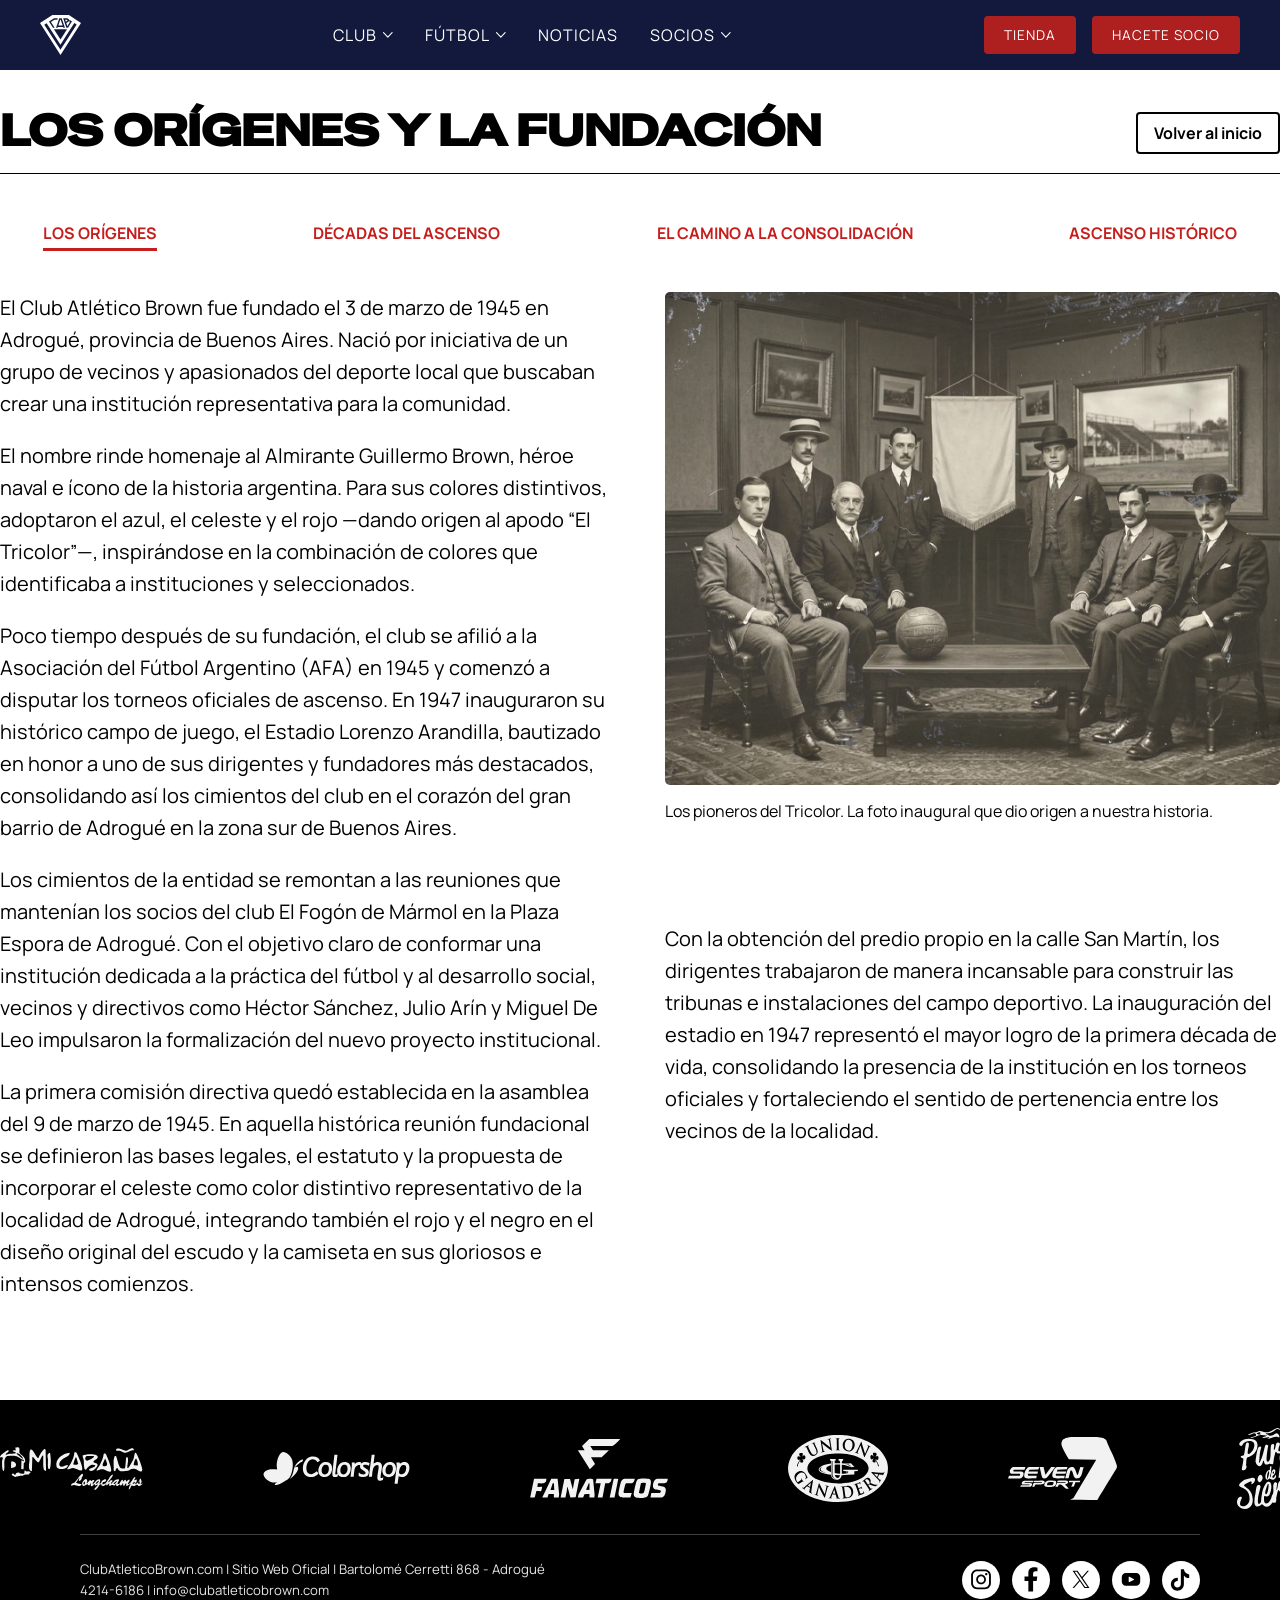
==== club-historia.html @ 329c3351 "pre entrega, actualizacion rama martinez" ====
<!DOCTYPE html>
<html>

<head>
  <meta charset="utf-8" />
  <meta name="viewport" content="width=device-width, initial-scale=1.0">
  <title>Club Atlético Brown</title>
  <link href="estilos.css" rel="stylesheet" type="text/css">
  <link rel="icon" href="imgs/favicon.ico" type="image/x-icon">
</head>

<body>
  <header class="cabecera">
    <nav class="nav-index">

      <a href="index.html" class="enlace-inicio">
        <img src="imgs/nav/logo-nav.svg" alt="Logo Club Atlético Brown" width="57" height="58" class="logo-club">
      </a>

      <ul class="lista-menu">

        <li class="has-dropdown item-club-dropdown">
          <a href="#club" class="dropdown-toggle">
            CLUB
            <img src="imgs/nav/flecha.svg" alt="" class="icono-flecha" width="12" height="6">
          </a>
          <div class="dropdown-club">
            <ul>
              <li><a href="club-historia.html">HISTORIA</a></li>
              <li><a href="#instalaciones">INSTALACIONES</a></li>
              <li><a href="#disciplina">DISCIPLINA</a></li>
            </ul>
          </div>
        </li>

        <li class="has-dropdown item-futbol-dropdown">
          <a href="#futbol" class="dropdown-toggle">
            FÚTBOL
            <img src="imgs/nav/flecha.svg" alt="" class="icono-flecha">
          </a>
          <div class="dropdown-futbol">
            <ul>
              <li><a href="futbol-plantel.html">PLANTEL</a></li>
              <li><a href="#palmares">PALMARES</a></li>
              <li><a href="#ascenso">ASCENSO</a></li>
            </ul>
          </div>
        </li>

        <li class="item-noticias">
          <a href="noticias.html">NOTICIAS</a>
        </li>

        <li class="has-dropdown item-socios-dropdown">
          <a href="#socios" class="dropdown-toggle">
            SOCIOS
            <img src="imgs/nav/flecha.svg" alt="" class="icono-flecha">
          </a>
          <div class="dropdown-socios">
            <ul>
              <li><a href="#ingresar">INGRESAR</a></li>
              <li><a href="#beneficios">BENEFICIOS</a></li>
              <li><a href="#preguntas">PREGUNTAS</a></li>
            </ul>
          </div>
        </li>

      </ul>

      <ul class="botones-nav">
        <li class="boton-tienda"><a href="shop.html">TIENDA</a></li>
        <li class="boton-hacete-socio"><a href="#socios.html">HACETE SOCIO</a></li>
      </ul>

    </nav>
  </header>

  <!-- Acá comienza el main -->
        <main class="contenido-principal">
            <div class="encabezado">
                <h1 class="titulo-pagina">LOS ORÍGENES Y LA FUNDACIÓN</h1>
                <a href="index.html" class="boton-volver">Volver al inicio</a>
            </div>
            <hr class="separador"></hr>
            <ul class="lista-secciones">
                <li><a href="club-historia.html" class="enlace-seccion activo">LOS ORÍGENES</a></li>
                <li><a href="#" class="enlace-seccion">DÉCADAS DEL ASCENSO</a></li>
                <li><a href="#" class="enlace-seccion">EL CAMINO A LA CONSOLIDACIÓN</a></li>
                <li><a href="#" class="enlace-seccion">ASCENSO HISTÓRICO</a></li>
            </ul>
            <section class="dos-columnas">
                <article class="columna-texto">
                    <p>El Club Atlético Brown fue fundado el 3 de marzo de 1945 en Adrogué, provincia de Buenos Aires. Nació por iniciativa de un grupo de vecinos y apasionados del deporte local que buscaban crear una institución representativa para la comunidad.</p>
                    <p>El nombre rinde homenaje al Almirante Guillermo Brown, héroe naval e ícono de la historia argentina. Para sus colores distintivos, adoptaron el azul, el celeste y el rojo —dando origen al apodo “El Tricolor”—, inspirándose en la combinación de colores que identificaba a instituciones y seleccionados.</p>
                    <p>Poco tiempo después de su fundación, el club se afilió a la Asociación del Fútbol Argentino (AFA) en 1945 y comenzó a disputar los torneos oficiales de ascenso. En 1947 inauguraron su histórico campo de juego, el Estadio Lorenzo Arandilla, bautizado en honor a uno de sus dirigentes y fundadores más destacados, consolidando así los cimientos del club en el corazón del gran barrio de Adrogué en la zona sur de Buenos Aires.</p>
                    <p>Los cimientos de la entidad se remontan a las reuniones que mantenían los socios del club El Fogón de Mármol en la Plaza Espora de Adrogué. Con el objetivo claro de conformar una institución dedicada a la práctica del fútbol y al desarrollo social, vecinos y directivos como Héctor Sánchez, Julio Arín y Miguel De Leo impulsaron la formalización del nuevo proyecto institucional.</p>
                    <p>La primera comisión directiva quedó establecida en la asamblea del 9 de marzo de 1945. En aquella histórica reunión fundacional se definieron las bases legales, el estatuto y la propuesta de incorporar el celeste como color distintivo representativo de la localidad de Adrogué, integrando también el rojo y el negro en el diseño original del escudo y la camiseta en sus gloriosos e intensos comienzos.</p>
                </article>
                <article class="columna-imagen">
                    <div>
                        <img src="imgs/historia/foto-historia.png" alt="Foto de los pioneros del Club Atlético Brown">
                        <figcaption>Los pioneros del Tricolor. La foto inaugural que dio origen a nuestra historia.</figcaption>
                    </div>
                    <p class="parrafo-final">Con la obtención del predio propio en la calle San Martín, los dirigentes trabajaron de manera incansable para construir las tribunas e instalaciones del campo deportivo. La inauguración del estadio en 1947 representó el mayor logro de la primera década de vida, consolidando la presencia de la institución en los torneos oficiales y fortaleciendo el sentido de pertenencia entre los vecinos de la localidad.</p>
                </article>
            </section>
        </main>
        <footer class="footer-index">

    <div class="animation-footer">
      <div class="items-animacion-footer">
        <img src="imgs/footer/sponsors/mi-cabana-logo.svg" alt="Mi Cabaña Longchamps" class="sponsor-logo" width="143"
          height="43">
        <img src="imgs/footer/sponsors/colorshop-logo.svg" alt="Colorshop" class="sponsor-logo" width="147" height="35">
        <img src="imgs/footer/sponsors/fanaticos-logo.svg" alt="Fanáticos" class="sponsor-logo" width="138" height="60">
        <img src="imgs/footer/sponsors/union-ganadera-logo.svg" alt="Unión Ganadera" class="sponsor-logo" width="100"
          height="69">
        <img src="imgs/footer/sponsors/seven-sport-logo.svg" alt="Seven Sport" class="sponsor-logo" width="109"
          height="64">
        <img src="imgs/footer/sponsors/pureza-de-las-sierras-logo.svg" alt="Pureza de las Sierras" class="sponsor-logo"
          width="83" height="81">
        <img src="imgs/footer/sponsors/sportsbet-logo.svg" alt="Sportsbet.io" class="sponsor-logo" width="169"
          height="35">

        <!-- Duplicado para el scroll infinito de los sponsors -->
        <img src="imgs/footer/sponsors/mi-cabana-logo.svg" alt="Mi Cabaña Longchamps" class="sponsor-logo" width="143"
          height="43">
        <img src="imgs/footer/sponsors/colorshop-logo.svg" alt="Colorshop" class="sponsor-logo" width="147" height="35">
        <img src="imgs/footer/sponsors/fanaticos-logo.svg" alt="Fanáticos" class="sponsor-logo" width="138" height="60">
        <img src="imgs/footer/sponsors/union-ganadera-logo.svg" alt="Unión Ganadera" class="sponsor-logo" width="100"
          height="69">
        <img src="imgs/footer/sponsors/seven-sport-logo.svg" alt="Seven Sport" class="sponsor-logo" width="109"
          height="64">
        <img src="imgs/footer/sponsors/pureza-de-las-sierras-logo.svg" alt="Pureza de las Sierras" class="sponsor-logo"
          width="83" height="81">
        <img src="imgs/footer/sponsors/sportsbet-logo.svg" alt="Sportsbet.io" class="sponsor-logo" width="169"
          height="35">
      </div>
    </div>

    <section class="info-footer">
      <hr class="separador-footer">

      <div class="contenido-footer">
        <p class="copyright-footer">
          ClubAtleticoBrown.com | Sitio Web Oficial | Bartolomé Cerretti 868 - Adrogué<br>
          4214-6186 | info@clubatleticobrown.com
        </p>

        <div class="redes-sociales">

          <a href="https://instagram.com" target="_blank" rel="noopener" class="enlace-logo-instagram"
            aria-label="Instagram">
            <img src="imgs/footer/icon-rrss/icon-nav-instagram-off.svg" alt="" class="icono-default" width="38px"
              height="38px">
            <img src="imgs/footer/icon-rrss/icon-nav-instagram-on.svg" alt="" class="icono-hover" width="38px"
              height="38px">
          </a>

          <a href="https://facebook.com" target="_blank" rel="noopener" class="enlace-logo-facebook"
            aria-label="Facebook">
            <img src="imgs/footer/icon-rrss/icon-nav-facebook-off.svg" alt="" class="icono-default" width="38px"
              height="38px">
            <img src="imgs/footer/icon-rrss/icon-nav-facebook-on.svg" alt="" class="icono-hover" width="38px"
              height="38px">
          </a>

          <a href="https://x.com" target="_blank" rel="noopener" class="enlace-logo-x" aria-label="X">
            <img src="imgs/footer/icon-rrss/icon-nav-x-off.svg" alt="" class="icono-default" width="38px" height="38px">
            <img src="imgs/footer/icon-rrss/icon-nav-x-on.svg" alt="" class="icono-hover" width="38px" height="38px">
          </a>

          <a href="https://youtube.com" target="_blank" rel="noopener" class="enlace-logo-youtube" aria-label="YouTube">
            <img src="imgs/footer/icon-rrss/icon-nav-youtube-off.svg" alt="" class="icono-default" width="38px"
              height="38px">
            <img src="imgs/footer/icon-rrss/icon-nav-youtube-on.svg" alt="" class="icono-hover" width="38px"
              height="38px">
          </a>

          <a href="https://tiktok.com" target="_blank" rel="noopener" class="enlace-logo-tiktok" aria-label="TikTok">
            <img src="imgs/footer/icon-rrss/icon-nav-tiktok-off.svg" alt="" class="icono-default" width="38px"
              height="38px">
            <img src="imgs/footer/icon-rrss/icon-nav-tiktok-on.svg" alt="" class="icono-hover" width="38px"
              height="38px">
          </a>
        </div>
      </div>
    </section>
  </footer>

</body>
</html>
---- estilos.css ----
@charset "UTF-8";

/* ===== FUENTES ===== */
@font-face {
  font-family: 'Special-Gothic';
  src: url('fonts/SpecialGothicExpandedOne-Regular.ttf') format('truetype');
  font-weight: 400;
  font-style: normal;
  font-display: swap;
}

@font-face {
  font-family: 'Manrope';
  src: url('fonts/Manrope-Regular.ttf') format('truetype');
  font-weight: 400;
  font-style: normal;
  font-display: swap;
}

@font-face {
  font-family: 'Manrope';
  src: url('fonts/Manrope-Bold.ttf') format('truetype');
  font-weight: 700;
  font-style: normal;
  font-display: swap;
}

/* ===== RESET ===== */
* {
  margin: 0;
  padding: 0;
  box-sizing: border-box;
  font-family: 'Manrope', Arial, Helvetica, sans-serif;
}

/* ===== VARIABLES ===== */
:root {
  --rojo: #b3141b;
  --blanco: #ffffff;
  --negro: #000000;

  /* Medidas compartidas por TODAS las secciones (noticias, plantel, shop y página de plantel) */
  --ancho-contenido: 1417px;  /* ancho del contenido de cada sección */
  --alto-seccion: 750px;      /* alto de noticias, plantel y shop */
  --espacio-seccion: 64px;    /* aire arriba/abajo en la página de plantel */
  --gap-cards: 24px;          /* separación entre cards en galerías y grillas */

  /* Punto medio de márgenes: tienda, producto, socios y página de plantel */
  --ancho-medio: 1128px;
}

/* ===== RESET BASE ===== */
html,
body {
  margin: 0;
  padding: 0;
  width: 100%;
  background: var(--rojo);
}

body {
    background-color: #FFFFFF;
}

a {
    text-decoration: none;
    color: #FFFFFF;
}

img {
  border-radius: 1%;
}

/* ===== NAV ===== */
.cabecera {
  background-color: #12193D;
  padding: 15px 40px;
  position: relative;
  z-index: 1000;
}

.nav-index {
  display: flex;
  align-items: center;
  justify-content: space-between;
}

.lista-menu,
.botones-nav {
  display: flex;
  list-style: none;
  align-items: center;
}

.lista-menu {
  gap: 32px;
}

.botones-nav {
  gap: 16px;
}

.logo-club {
  height: 40px;
  width: auto;
  display: block;
}

.lista-menu a {
  text-decoration: none;
  color: #ffffff;
  font-family: 'Manrope', sans-serif;
  font-size: 1rem;
  font-weight: 400;
  letter-spacing: 1px;
  transition: color 0.2s ease;
}

.lista-menu a:hover {
  font-weight: 700;
}

.dropdown-toggle {
  display: flex;
  align-items: center;
  gap: 6px;
  padding: 8px 0;
}

.icono-flecha {
  width: 10px;
  height: auto;
  display: inline-block;
  transition: transform 0.25s ease;
}

.has-dropdown {
  position: relative;
  padding-bottom: 10px;
  margin-bottom: -10px;
}

.has-dropdown:hover .icono-flecha {
  transform: rotate(180deg);
}

.dropdown-club,
.dropdown-futbol,
.dropdown-socios {
  position: absolute;
  top: 100%;
  left: 50%;
  transform: translateX(-50%);
  background-color: #12193D;
  border: 1px solid rgba(255, 255, 255, 0.1);
  border-radius: 4px;
  min-width: 170px;
  box-shadow: 0 10px 25px rgba(0, 0, 0, 0.5);
  opacity: 0;
  visibility: hidden;
  transition: opacity 0.2s ease, visibility 0.2s ease;
}

.dropdown-club ul,
.dropdown-futbol ul,
.dropdown-socios ul {
  list-style: none;
  padding: 0;
  margin: 0;
}

.dropdown-club li,
.dropdown-futbol li,
.dropdown-socios li {
  border-bottom: 1px solid rgba(255, 255, 255, 0.15);
}

.dropdown-club li:last-child,
.dropdown-futbol li:last-child,
.dropdown-socios li:last-child {
  border-bottom: none;
}

.dropdown-club a,
.dropdown-futbol a,
.dropdown-socios a {
  display: block;
  padding: 12px 16px;
  text-align: center;
  color: #ffffff;
  text-decoration: none;
  font-family: 'Manrope', sans-serif;
  font-weight: 700;
  font-size: 0.8rem;
  letter-spacing: 1.2px;
  white-space: nowrap;
}

.dropdown-club a:hover,
.dropdown-futbol a:hover,
.dropdown-socios a:hover {
  background-color: rgba(255, 255, 255, 0.05);
  color: #7CC0E8;
}

.has-dropdown:hover .dropdown-club,
.has-dropdown:hover .dropdown-futbol,
.has-dropdown:hover .dropdown-socios,
.has-dropdown:focus-within .dropdown-club,
.has-dropdown:focus-within .dropdown-futbol,
.has-dropdown:focus-within .dropdown-socios {
  opacity: 1;
  visibility: visible;
}

.boton-tienda a,
.boton-hacete-socio a {
  text-decoration: none;
  color: #ffffff;
  font-family: 'Manrope', sans-serif;
  font-size: 0.85rem;
  letter-spacing: 1px;
  background-color: #AE2020;
  padding: 10px 20px;
  border-radius: 4px;
  display: inline-block;
  transition: background-color 0.2s ease, color 0.2s ease;
}

.boton-tienda a:hover,
.boton-hacete-socio a:hover {
  background-color: #ffffff;
  color: #AE2020;
}

/* ===== HERO (tienda) ===== */
.hero {
  width: 100%;
  height: 60vh;
  min-height: 300px;
  overflow: hidden;
}

.hero-img {
  width: 100%;
  height: 100%;
  object-fit: cover;
  object-position: center top;
  display: block;
}

/* ===== SECCIÓN SHOP (página tienda) ===== */
.shop {
  background-image: url('imgs/fondos/fondo-section-shop.png');
  background-size: cover;
  background-position: center;
  background-color: var(--rojo);
  padding: 60px 20px 80px;
}

.shop-container {
  max-width: var(--ancho-medio);
  margin: 0 auto;
}

.shop-header {
  display: flex;
  justify-content: space-between;
  align-items: center;
  border-bottom: 1px solid rgba(255, 255, 255, 0.5);
  padding-bottom: 12px;
  margin-bottom: 40px;
}

.shop-header h2 {
  color: var(--blanco);
  font-size: 1.3rem;
  letter-spacing: 0.5px;
  font-family: 'Special-Gothic', sans-serif;
  font-weight: 400;
}

.btn-volver {
  background: var(--blanco);
  color: var(--negro);
  text-decoration: none;
  font-size: 0.7rem;
  padding: 6px 14px;
  border-radius: 2px;
  font-family: 'Manrope', sans-serif;
  transition: opacity 0.2s;
}

.btn-volver:hover {
  opacity: 0.85;
}

.productos-grid {
  display: grid;
  grid-template-columns: repeat(4, 1fr);
  gap: 14px;
}

.producto-card {
  max-width: 345px;
  width: 100%;
  margin: 0 auto;
  text-align: center;
  color: var(--blanco);
  font-family: 'Manrope', sans-serif;
}

.producto-card a {
  display: block;
  color: inherit;
  text-decoration: none;
}

.producto-img {
  background: var(--blanco);
  aspect-ratio: 345 / 440;
  display: flex;
  align-items: center;
  justify-content: center;
  padding: 8px;
  margin-bottom: 10px;
  overflow: hidden;
  border-radius: 5px;
}

.producto-img img {
  width: 100%;
  height: 100%;
  object-fit: contain;
}

.producto-card:hover .producto-img {
  transform: translateY(-4px);
}

.producto-card h3 {
  font-size: 0.85rem;
  font-weight: 700;
  letter-spacing: 0.3px;
  margin-bottom: 2px;
  text-decoration: underline;
  text-decoration-color: transparent;
  text-underline-offset: 4px;
  transition: text-decoration-color 0.2s ease;
}

.producto-card:hover h3 {
  text-decoration-color: var(--blanco);
}

.precio {
  font-size: 0.75rem;
  opacity: 0.95;
}

/* ===== PÁGINA DE PRODUCTO ===== */
.pagina-producto {
  margin: 0;
  min-height: 100vh;
  font-family: 'Manrope', sans-serif;
  color: var(--blanco);
  background: var(--rojo) url('imgs/fondos/fondo-section-shop.png') center / cover no-repeat;
}

.pd-header {
  padding: 80px 0 24px;
}

.pd-nav {
  max-width: var(--ancho-medio);
  margin: 0 auto;
  padding: 0 20px;
  display: flex;
  justify-content: space-between;
  align-items: center;
}

.pd-menu {
  list-style: none;
  display: flex;
  gap: 60px;
  margin: 0;
  padding: 0;
}

.pd-menu a {
  color: var(--blanco);
  text-decoration: none;
  font-size: 0.7rem;
  letter-spacing: 0.5px;
}

.pd-menu a:hover {
  text-decoration: underline;
  text-underline-offset: 4px;
}

.pd-carrito {
  width: 50px;
  height: 50px;
  background: var(--blanco);
  display: flex;
  align-items: center;
  justify-content: center;
}

.pd-carrito img {
  width: 28px;
  height: auto;
  display: block;
}

.pd-container {
  max-width: var(--ancho-medio);
  margin: 0 auto;
  padding: 8px 20px 80px;
  display: grid;
  grid-template-columns: 216px 550px 1fr;
  gap: 24px;
  align-items: stretch;
}

.pd-miniaturas {
  display: flex;
  flex-direction: column;
  gap: 14px;
}

.pd-mini {
  box-sizing: border-box;
  width: 216px;
  height: 264px;
  padding: 0;
  background: var(--blanco);
  border: 2px solid transparent;
  cursor: pointer;
  overflow: hidden;
}

.pd-mini:hover {
  border-color: var(--blanco);
}

.pd-mini img {
  width: 100%;
  height: 100%;
  object-fit: contain;
  display: block;
}

.pd-principal {
  width: 443px;
  height: auto;
  background: var(--blanco);
  display: flex;
  align-items: center;
  justify-content: center;
  padding: 12px;
  cursor: zoom-in;
}

.pd-principal img {
  max-width: 100%;
  max-height: 100%;
  object-fit: contain;
}

.pd-info h1 {
  font-size: 2rem;
  font-weight: 800;
  margin: 0 0 10px;
  letter-spacing: 0.5px;
}

.pd-precio {
  font-size: 1.5rem;
  font-weight: 700;
  margin: 0;
}

.pd-etiqueta {
  font-size: 0.95rem;
  font-weight: 700;
  margin: 28px 0 10px;
}

.pd-talles {
  display: flex;
  gap: 8px;
}

.pd-talles button {
  width: 50px;
  height: 50px;
  background: var(--negro);
  color: var(--blanco);
  border: 0;
  font-family: inherit;
  font-size: 0.8rem;
  cursor: pointer;
  transition: background-color 0.2s ease, color 0.2s ease;
}

.pd-talles button:hover {
  background: #a8e6f0;
  color: var(--negro);
}

.pd-cantidad-fila {
  display: flex;
  align-items: center;
  gap: 24px;
}

.pd-cantidad {
  width: 130px;
  height: 42px;
  display: flex;
  align-items: center;
  background: var(--blanco);
  color: var(--negro);
}

.pd-cantidad button {
  width: 40px;
  height: 100%;
  background: none;
  border: 0;
  color: var(--negro);
  font-size: 1rem;
  cursor: pointer;
}

.pd-cantidad input {
  flex: 1;
  width: 100%;
  border: 0;
  background: transparent;
  text-align: center;
  font-family: inherit;
  font-size: 0.9rem;
  color: var(--negro);
}

.pd-agregar {
  height: 42px;
  padding: 0 40px;
  white-space: nowrap;
  background: var(--negro);
  color: var(--blanco);
  border: 0;
  font-family: inherit;
  font-size: 0.8rem;
  cursor: pointer;
  transition: opacity 0.2s;
}

.pd-agregar:hover {
  opacity: 0.85;
}

.pd-envio {
  font-size: 0.65rem;
  margin-top: 28px;
  text-wrap: pretty;
}

.pd-lightbox {
  position: fixed;
  inset: 0;
  z-index: 1000;
  display: none;
  align-items: center;
  justify-content: center;
  padding: 20px;
  background: rgba(0, 0, 0, 0.85);
}

.pd-lightbox.abierto {
  display: flex;
}

.pd-lb-contenido {
  margin: 0;
  padding: 16px;
  background: var(--blanco);
  box-sizing: border-box;
  max-width: 90vw;
  max-height: 90vh;
  display: flex;
  align-items: center;
  justify-content: center;
}

.pd-lb-contenido img {
  display: block;
  max-width: 100%;
  max-height: 85vh;
  object-fit: contain;
}

.pd-lb-cerrar {
  position: absolute;
  top: 20px;
  right: 24px;
  background: none;
  border: 0;
  color: var(--blanco);
  font-size: 2.5rem;
  line-height: 1;
  cursor: pointer;
}

.pd-lb-flecha {
  position: absolute;
  top: 50%;
  transform: translateY(-50%);
  width: 44px;
  height: 44px;
  display: flex;
  align-items: center;
  justify-content: center;
  background: var(--blanco);
  color: var(--negro);
  border: 0;
  font-size: 1.8rem;
  cursor: pointer;
}

.pd-lb-anterior {
  left: 20px;
}

.pd-lb-siguiente {
  right: 20px;
}

/* ===== PÁGINA DE SOCIOS ===== */
.pagina-socios {
  margin: 0;
  min-height: 100vh;
  font-family: 'Manrope', sans-serif;
  color: #000000;
  background: #8ECDF2 url('imgs/fondos/fondo-section-plantel.png') center / cover no-repeat;
}

.socios-main {
  max-width: var(--ancho-medio);
  margin: 0 auto;
  padding: 40px 20px 60px;
  display: grid;
  grid-template-columns: 1fr 300px;
  gap: 0 40px;
  align-items: start;
}

.socios-header {
  grid-column: 1;
  grid-row: 1;
  display: flex;
  justify-content: space-between;
  align-items: center;
  border-bottom: 1px solid #000000;
  padding-bottom: 10px;
  margin-bottom: 16px;
}

.socios-header h2 {
  font-family: 'Special-Gothic', sans-serif;
  font-size: 1.6rem;
  font-weight: 400;
  letter-spacing: 0.5px;
}

.socios-intro {
  grid-column: 1;
  grid-row: 2;
  font-size: 0.8rem;
  line-height: 1.5;
  margin-bottom: 24px;
}

.socios-columna {
  grid-column: 1;
  grid-row: 3;
}

.socios-banner {
  grid-column: 2;
  grid-row: 3;
  position: relative;
  overflow: hidden;
  align-self: stretch;
}

.socios-banner img {
  position: absolute;
  inset: 0;
  width: 100%;
  height: 100%;
  object-fit: cover;
  object-position: center top;
  display: block;
}

.tabla-wrapper {
  background: var(--blanco);
  padding: 12px;
}

.tabla-precios {
  width: 100%;
  border-collapse: separate;
  border-spacing: 10px;
}

.tabla-precios th {
  background: #8ECDF2;
  color: #000000;
  font-size: 0.7rem;
  font-weight: 700;
  padding: 18px 10px;
  text-align: center;
}

.tabla-precios th:first-child {
  background: none;
}

.tabla-precios td {
  font-size: 0.8rem;
  text-align: center;
  padding: 10px 0;
}

.tabla-precios .categoria {
  display: block;
  background: #AE2020;
  color: var(--blanco);
  font-size: 0.75rem;
  font-weight: 700;
  padding: 22px 10px;
}

.socios-cta {
  display: flex;
  justify-content: center;
  margin: 20px 0 36px;
}

.btn-socio {
  display: inline-block;
  width: 273px;
  padding: 14px 0;
  background: #12193D;
  color: var(--blanco);
  text-decoration: none;
  text-align: center;
  font-size: 0.8rem;
  letter-spacing: 1px;
}

.btn-socio:hover {
  opacity: 0.85;
}

.titulo-seccion {
  font-family: 'Special-Gothic', sans-serif;
  font-size: 1.4rem;
  font-weight: 400;
  text-transform: uppercase;
  border-bottom: 1px solid #12193D;
  padding-bottom: 8px;
  margin: 30px 0 20px;
}

.beneficios {
  list-style: none;
}

.beneficios li {
  position: relative;
  font-size: 0.8rem;
  padding: 10px 0 10px 18px;
}

.beneficios li::before {
  content: "•";
  position: absolute;
  left: 4px;
}

.preguntas-texto,
.contacto {
  font-size: 0.8rem;
  line-height: 1.6;
  margin-bottom: 12px;
}

.contacto strong {
  font-weight: 700;
}

/* ===== RESPONSIVE ===== */
@media (max-width: 900px) {
  .productos-grid {
    grid-template-columns: repeat(2, 1fr);
  }
}

@media (max-width: 800px) {
  .pd-container {
    grid-template-columns: 1fr;
  }

  .pd-miniaturas {
    flex-direction: row;
  }

  .pd-mini {
    width: 90px;
    height: 110px;
  }

  .pd-principal {
    width: 100%;
    height: auto;
    aspect-ratio: 550 / 692;
  }

  .pd-menu {
    gap: 24px;
  }

  .pd-lb-flecha {
    width: 36px;
    height: 36px;
    font-size: 1.4rem;
  }

  .pd-lb-anterior {
    left: 8px;
  }

  .pd-lb-siguiente {
    right: 8px;
  }

  .socios-main {
    grid-template-columns: 1fr;
  }

  .socios-header,
  .socios-intro,
  .socios-columna,
  .socios-banner {
    grid-column: 1;
    grid-row: auto;
  }

  .socios-banner {
    max-width: 300px;
    margin: 0 auto;
    min-height: 0;
  }

  .socios-banner img {
    position: static;
    height: auto;
  }
}

@media (max-width: 480px) {
  .shop-header {
    flex-direction: column;
    align-items: flex-start;
    gap: 12px;
  }

  .shop-header h2 {
    font-size: 1.1rem;
  }
}

/* ===== FOOTER ===== */
.footer-index {
  width: 100%;
  max-width: 1920px;
  background-color: #000000;
  color: #ffffff;
  display: flex;
  flex-direction: column;
  justify-content: flex-start;
  padding: 24px 0 30px 0;
  box-sizing: border-box;
}

.animation-footer {
  width: 100%;
  height: 90px;
  display: flex;
  align-items: center;
  overflow: hidden;
  white-space: nowrap;
  position: relative;
  margin-bottom: 20px;
}

.items-animacion-footer {
  display: flex;
  align-items: center;
  gap: 120px;
  padding-right: 120px;
  width: max-content;
  animation: scroll-sponsors 25s linear infinite;
  will-change: transform;
}

.items-animacion-footer img {
  flex-shrink: 0;
}

/* El tamaño de cada logo lo definen los atributos width/height del HTML */
.sponsor-logo {
  object-fit: contain;
  opacity: 0.95;
  transition: opacity 0.2s ease;
}

.sponsor-logo:hover {
  opacity: 1;
}

@keyframes scroll-sponsors {
  0% {
    transform: translateX(0);
  }
  100% {
    transform: translateX(-50%);
  }
}

.info-footer {
  width: 100%;
  padding: 0 80px 20px 80px;
  display: flex;
  flex-direction: column;
  box-sizing: border-box;
}

.separador-footer {
  width: 100%;
  border: none;
  height: 1px;
  background-color: rgba(255, 255, 255, 0.25);
  margin-bottom: 24px;
}

.contenido-footer {
  display: flex;
  justify-content: space-between;
  align-items: center;
}

.copyright-footer {
  font-family: 'Manrope', sans-serif;
  font-size: 0.825rem;
  font-weight: 400;
  line-height: 1.6;
  color: #ffffff;
  opacity: 0.9;
  margin: 0;
}

.redes-sociales {
  display: flex;
  align-items: center;
  gap: 12px;
}

.redes-sociales a {
  position: relative;
  display: block;
  width: 38px;
  height: 38px;
}

.icono-default,
.icono-hover {
  position: absolute;
  top: 0;
  left: 0;
  width: 38px;
  height: 38px;
  display: block;
  transition: opacity 0.2s ease;
}

.icono-default {
  opacity: 1;
}

.icono-hover {
  opacity: 0;
}

.redes-sociales a:hover .icono-default {
  opacity: 0;
}

.redes-sociales a:hover .icono-hover {
  opacity: 1;
}

/* ===== POPUP NEWSLETTER ===== */
.nl-overlay {
  position: fixed;
  inset: 0;
  z-index: 2000;
  display: none;
  align-items: center;
  justify-content: center;
  padding: 20px;
  background: rgba(0, 0, 0, 0.5);
}

.nl-overlay.abierto {
  display: flex;
}

.nl-modal {
  position: relative;
  width: 100%;
  max-width: 440px;
  max-height: calc(100vh - 40px);
  overflow-y: auto;
  padding: 50px 40px 40px;
  background: var(--blanco);
  color: var(--negro);
  text-align: center;
  border-radius: 4px;
}

.nl-cerrar {
  position: absolute;
  top: 18px;
  right: 22px;
  background: none;
  border: 0;
  color: var(--negro);
  font-size: 1.6rem;
  line-height: 1;
  cursor: pointer;
}

.nl-modal h2 {
  font-family: 'Special-Gothic', sans-serif;
  font-size: 2rem;
  font-weight: 400;
  line-height: 1.15;
  text-transform: uppercase;
  margin-bottom: 24px;
}

.nl-modal h2 span {
  display: block;
  color: var(--rojo);
}

.nl-texto {
  font-size: 0.85rem;
  margin-bottom: 40px;
}

.nl-form {
  display: flex;
  flex-direction: column;
  gap: 14px;
}

.nl-form input {
  width: 100%;
  padding: 16px 18px;
  border: 1px solid var(--negro);
  border-radius: 4px;
  font-family: inherit;
  font-size: 0.95rem;
}

.nl-form input::placeholder {
  color: #777777;
}

.nl-enviar {
  margin-top: 10px;
  padding: 18px;
  background: #12193D;
  color: var(--blanco);
  border: 0;
  border-radius: 4px;
  font-family: inherit;
  font-size: 1rem;
  letter-spacing: 3px;
  cursor: pointer;
}

.nl-enviar:hover {
  opacity: 0.85;
}

.nl-aviso {
  margin-top: 24px;
  font-size: 0.85rem;
}

/* ===== INDEX - HERO ===== */
.hero-index {
  position: relative;
  width: 100%;
  max-width: 1920px;
  height: 850px;
  margin: 0 auto;
  overflow: hidden;
  display: flex;
  flex-direction: column;
  justify-content: center;
  align-items: center;
}

.video-fondo {
  position: absolute;
  top: 0;
  left: 0;
  width: 100%;
  height: 100%;
  object-fit: cover;
  z-index: 1;
}

.hero-overlay {
  position: absolute;
  top: 0;
  left: 0;
  width: 100%;
  height: 100%;
  background-color: rgba(0, 0, 0, 0.45);
  z-index: 2;
}

.hero-contenido {
  position: relative;
  z-index: 3;
  display: flex;
  flex-direction: column;
  align-items: center;
  text-align: center;
  padding: 0 20px;
  margin-top: -40px; /* Pequeño ajuste para centrado óptico */
}

.hero-titulo {
  font-family: Special-Gothic, sans-serif;
  font-size: 58pt;
  line-height: 1.1;
  color: #ffffff;
  letter-spacing: 2px;
  margin-bottom: 12px;
}

.hero-subtitulo {
  font-family: Manrope, sans-serif;
  font-size: 20pt;
  font-weight: 400;
  color: #ffffff;
  margin-bottom: 32px;
  opacity: 0.95;
}

.hero-cta {
  display: inline-block;
  font-family: Manrope, sans-serif;
  font-size: 16pt;
  font-weight: 400;
  color: #ffffff;
  background-color: #AE2020;
  border: 2px solid #AE2020;
  padding: 12px 32px;
  border-radius: 4px;
  text-decoration: none;
  letter-spacing: 1px;
  transition: background-color 0.25s ease, color 0.25s ease;
}

.hero-cta:hover {
  background-color: transparent;
  color: #ffffff;
  border: 2px solid #ffffff;
}

.ticker-hero {
  position: absolute;
  bottom: 0;
  left: 0;
  width: 100%;
  height: 50px;
  background-color: #7CC0E8;
  overflow: hidden;
  z-index: 4;
  display: flex;
  align-items: center;
  white-space: nowrap;
}

.ticker-track {
  display: flex;
  align-items: center;
  gap: 60px;
  animation: scroll-ticker 22s linear infinite;
  will-change: transform;
}

.ticker-track span {
  font-family: Special-Gothic, sans-serif;
  font-size: 12pt;
  font-weight: 700;
  color: #12193D;
  letter-spacing: 1.5px;
}

@keyframes scroll-ticker {
  0% {
    transform: translateX(0);
  }

  100% {
    transform: translateX(-50%);
  }
}

.chat-bot-btn {
  position: fixed;
  bottom: 30px;
  right: 30px;
  width: 70px;
  height: 70px;
  background-color: white;
  border-radius: 50%;
  cursor: pointer;
  z-index: 9999;
  display: flex;
  align-items: center;
  justify-content: center;
  box-shadow: 0 8px 25px rgba(0, 0, 0, 0.4);
  transition: transform 0.2s ease, background-color 0.2s ease;
  padding: 0;
}

.chat-bot-btn img {
  width: 100%;
  height: 100%;
  border-radius: 50%;
  object-fit: cover;
  display: block;
}

.chat-bot-btn:hover {
  transform: scale(1.08);
  background-color: #AE2020;
}

/* ===== INDEX - NOTICIAS ===== */
.seccion-noticias {
  position: relative;
  width: 100%;
  max-width: 1920px;
  height: var(--alto-seccion);
  margin: 0 auto;
  padding: 0 20px;
  background-size: cover;
  background-position: center;
  background-repeat: no-repeat;
  display: flex;
  align-items: center;
  justify-content: center;
  overflow: hidden;
  box-sizing: border-box;
}

.ultimas-noticias {
  position: relative;
  z-index: 2;
  display: flex;
  gap: 27px;
  align-items: center;
  width: 100%;
  max-width: var(--ancho-contenido);
}

.card-noticias-1 {
  position: relative;
  width: 811px;
  height: 622px;
  border-radius: 12px;
  overflow: hidden;
  box-shadow: 0 10px 30px rgba(0, 0, 0, 0.5);
  background-color: #000000;
}

.slide-noticia {
  position: absolute;
  top: 0;
  left: 0;
  width: 100%;
  height: 100%;
  text-decoration: none;
  opacity: 0;
  animation: carruselFade 15s infinite;
}

.img-slide {
  width: 811px;
  height: 622px;
  object-fit: cover;
  display: block;
}

.frame-noticias-1 {
  position: absolute;
  bottom: 0;
  left: 0;
  width: 100%;
  height: 200px;
  background: linear-gradient(to top, rgba(18, 25, 61, 0.95) 50%, transparent);
  padding: 30px 40px 20px 40px;
  box-sizing: border-box;
  display: flex;
  flex-direction: column;
  justify-content: flex-end;
}

.frame-noticias-1 h3 {
  font-family: Special-Gothic, sans-serif;
  font-size: 26pt;
  color: #ffffff;
  margin: 0 0 6px 0;
  line-height: 1.1;
  letter-spacing: 1px;
}

.frame-noticias-1 h5 {
  font-family: Manrope, sans-serif;
  font-size: 13pt;
  font-weight: 400;
  color: #ffffff;
  margin: 0 0 16px 0;
  opacity: 0.9;
  line-height: 1.35;
}

.paginacion-puntos {
  display: flex;
  justify-content: center;
  gap: 10px;
}

.navigation-dot {
  width: 10px;
  height: 10px;
  background-color: rgba(255, 255, 255, 0.4);
  border-radius: 50%;
}

.dot-1,
.dot-2,
.dot-3 {
  background-color: #AE2020;
}

.slide-1 {
  animation-delay: 0s;
}

.slide-2 {
  animation-delay: 5s;
}

.slide-3 {
  animation-delay: 10s;
}

@keyframes carruselFade {
  0% {
    opacity: 0;
  }

  6% {
    opacity: 1;
  }

  33% {
    opacity: 1;
  }

  39% {
    opacity: 0;
  }

  100% {
    opacity: 0;
  }
}

.columna-derecha-noticias {
  display: flex;
  flex-direction: column;
  gap: 20px;
}

.card-noticias-2 {
  width: 579px;
  height: 327px;
  background-color: #ffffff;
  border-radius: 12px;
  padding: 24px 30px;
  box-sizing: border-box;
  box-shadow: 0 10px 30px rgba(0, 0, 0, 0.3);
}

.frame-card-siguiente-partido {
  display: flex;
  flex-direction: column;
  height: 100%;
  justify-content: space-between;
}

.frame-txt-siguiente-partido {
  display: flex;
  align-items: center;
  justify-content: center;
  gap: 12px;
}

.logo-liga {
  width: 36px;
  height: 36px;
  object-fit: contain;
}

.info-partido-sup {
  display: flex;
  flex-direction: column;
}

.label-siguiente {
  font-family: Manrope, sans-serif;
  font-size: 11pt;
  font-weight: 700;
  color: #12193D;
  line-height: 1.2;
}

.fecha-partido {
  font-family: Manrope, sans-serif;
  font-size: 11pt;
  font-weight: 400;
  color: #12193D;
  line-height: 1.2;
}

.frame-equipo-rival {
  display: flex;
  align-items: center;
  gap: 20px;
  padding-left: 10px;
}

.escudo-equipo {
  width: 147px;
  height: 147px;
  object-fit: contain;
}

.detalle-equipo {
  display: flex;
  flex-direction: column;
}

.nombre-equipo {
  font-family: Special-Gothic, sans-serif;
  font-size: 24pt;
  color: #12193D;
  margin: 0 0 4px 0;
  line-height: 1.05;
}

.estadio-equipo {
  font-family: Manrope, sans-serif;
  font-size: 13pt;
  color: #555555;
  font-weight: 400;
}

.botones-siguiente-partido {
  display: flex;
  gap: 15px;
}

.btn-partido {
  flex: 1;
  font-family: Manrope, sans-serif;
  font-size: 12pt;
  font-weight: 600;
  padding: 12px 0;
  background-color: #12193D;
  color: #ffffff;
  border: 2px solid #12193D;
  border-radius: 6px;
  cursor: pointer;
  letter-spacing: 0.5px;
  transition: background-color 0.25s ease, color 0.25s ease, border-color 0.25s ease;
}

.btn-partido:hover {
  background-color: #ffffff;
  color: #12193D;
  border-color: #12193D;
}

.card-publicidad {
  width: 579px;
  height: 275px;
  border-radius: 12px;
  overflow: hidden;
  box-shadow: 0 10px 30px rgba(0, 0, 0, 0.3);
}

.img-publicidad {
  width: 579px;
  height: 275px;
  object-fit: cover;
  display: block;
}

/* ===== INDEX / PÁGINA DE PLANTEL ===== */
.seccion-plantel,
.pagina-plantel {
  position: relative;
  width: 100%;
  max-width: 1920px;
  margin: 0 auto;
  background-color: #7CC0E8;
  background-image: url('imgs/fondos/fondo-section-plantel.png');
  background-size: cover;
  background-position: center;
  background-repeat: no-repeat;
  display: flex;
  flex-direction: column;
  align-items: center;
  box-sizing: border-box;
  overflow: hidden;
}

.seccion-plantel {
  height: var(--alto-seccion);
  justify-content: center;
  padding: 0 20px;
}

.plantel-contenedor-general {
  position: relative;
  z-index: 2;
  width: 100%;
  max-width: var(--ancho-contenido);
}

.plantel-profesional {
  display: flex;
  justify-content: space-between;
  align-items: flex-end;
  width: 100%;
  margin-bottom: 25px;
}

.header-textos-plantel {
  display: flex;
  flex-direction: column;
}

.titulo-plantel {
  font-family: Special-Gothic, sans-serif;
  font-size: 32pt;
  color: #000000;
  margin: 0 0 4px 0;
  line-height: 1;
}

.subtitulo-plantel {
  font-family: Manrope, sans-serif;
  font-size: 16pt;
  font-weight: 400;
  color: #000000;
  margin: 0;
  opacity: 0.9;
}

.btn-plantel-completo {
  font-family: Manrope, sans-serif;
  font-size: 15pt;
  font-weight: 500;
  color: #ffffff;
  background-color: #000000;
  border: 2px solid #000000;
  padding: 8px 20px;
  border-radius: 6px;
  text-decoration: none;
  transition: background-color 0.25s ease, color 0.25s ease, border-color 0.25s ease;
  white-space: nowrap;
}

.btn-plantel-completo:hover {
  background-color: transparent;
  color: #000000;
  border-color: #000000;
}

.carousel-wrapper-plantel-de-jugadores {
  width: 100%;
}

.plantel-jugadores-completo {
  display: flex;
  flex-direction: column;
  align-items: center;
  gap: 20px;
  width: 100%;
}

.carousel-wrapper-plantel-de-jugadores .lista-jugadores {
  display: flex;
  align-items: flex-start;
  gap: var(--gap-cards);
  width: 100%;
  padding: 0;
  margin: 0;
  list-style: none;
  overflow: hidden; /* solo se ven 4 cards; el resto queda recortado */
}

/* 4 cards visibles: cada una ocupa un cuarto del ancho menos los 3 espacios */
.carousel-wrapper-plantel-de-jugadores .card-jugador {
  flex: 0 0 calc((100% - 3 * var(--gap-cards)) / 4);
}

.card-jugador {
  position: relative;
  aspect-ratio: 280 / 335;
  border-radius: 8px;
  overflow: hidden;
  transition: transform 0.4s ease;
  box-shadow: 0 8px 20px rgba(0, 0, 0, 0.2);
  background-color: #000000;
}

.img-jugador {
  width: 100%;
  height: 100%;
  object-fit: cover;
  display: block;
}

.info-jugador {
  position: absolute;
  bottom: 0;
  left: 0;
  width: 100%;
  height: 75px;
  display: flex;
  justify-content: space-between;
  align-items: stretch;
  background-color: #000000;
}

.datos-txt {
  display: flex;
  flex-direction: column;
  justify-content: center;
  padding-left: 15px;
}

.nombre-jugador {
  font-family: Manrope, sans-serif;
  font-size: 14pt;
  font-weight: 700;
  color: #ffffff;
  line-height: 1.1;
  text-transform: uppercase;
}

.puesto-jugador {
  font-family: Manrope, sans-serif;
  font-size: 11pt;
  font-weight: 400;
  color: #ffffff;
  opacity: 0.8;
  margin-top: 2px;
  text-transform: uppercase;
}

.dorsal-jugador {
  width: 75px;
  flex-shrink: 0;
  background-color: #AE2020;
  display: flex;
  align-items: center;
  justify-content: center;
  font-family: Special-Gothic, sans-serif;
  font-size: 32pt;
  color: #ffffff;
  line-height: 1;
}

.plantel-profesional-botones,
.shop-profesional-botones {
  display: flex;
  gap: 15px;
  justify-content: center;
  align-items: center;
  width: 100%;
}

.shop-profesional-botones {
  margin-top: 5px;
}

.flecha-btn {
  background: none;
  border: none;
  padding: 0;
  cursor: pointer;
  width: 41px;
  height: 41px;
  display: flex;
  align-items: center;
  justify-content: center;
  text-decoration: none;
  transition: transform 0.2s ease, opacity 0.2s ease;
}

.flecha-btn img {
  width: 41px;
  height: 41px;
  display: block;
}

.flecha-btn:hover {
  transform: scale(1.1);
}

.flecha-off {
  opacity: 0.3;
  cursor: default;
  pointer-events: none;
}

/* ===== CARRUSELES (radios y transiciones) ===== */
.gal-radio {
  position: absolute;
  opacity: 0;
  pointer-events: none;
  width: 1px;
  height: 1px;
}

.par-flechas {
  display: none;
  gap: 15px;
}

#jug-0:checked~.lista-jugadores .card-jugador {
  transform: translateX(calc(-0 * (100% + var(--gap-cards))));
}

#jug-1:checked~.lista-jugadores .card-jugador {
  transform: translateX(calc(-1 * (100% + var(--gap-cards))));
}

#jug-2:checked~.lista-jugadores .card-jugador {
  transform: translateX(calc(-2 * (100% + var(--gap-cards))));
}

#jug-3:checked~.lista-jugadores .card-jugador {
  transform: translateX(calc(-3 * (100% + var(--gap-cards))));
}

#jug-4:checked~.lista-jugadores .card-jugador {
  transform: translateX(calc(-4 * (100% + var(--gap-cards))));
}

#jug-5:checked~.lista-jugadores .card-jugador {
  transform: translateX(calc(-5 * (100% + var(--gap-cards))));
}

#jug-6:checked~.lista-jugadores .card-jugador {
  transform: translateX(calc(-6 * (100% + var(--gap-cards))));
}

#jug-7:checked~.lista-jugadores .card-jugador {
  transform: translateX(calc(-7 * (100% + var(--gap-cards))));
}

#jug-8:checked~.lista-jugadores .card-jugador {
  transform: translateX(calc(-8 * (100% + var(--gap-cards))));
}

#prod-0:checked~.lista-productos .card-producto {
  transform: translateX(calc(-0 * (100% + var(--gap-cards))));
}

#prod-1:checked~.lista-productos .card-producto {
  transform: translateX(calc(-1 * (100% + var(--gap-cards))));
}

#prod-2:checked~.lista-productos .card-producto {
  transform: translateX(calc(-2 * (100% + var(--gap-cards))));
}

#prod-3:checked~.lista-productos .card-producto {
  transform: translateX(calc(-3 * (100% + var(--gap-cards))));
}

#prod-4:checked~.lista-productos .card-producto {
  transform: translateX(calc(-4 * (100% + var(--gap-cards))));
}

#jug-0:checked~div .par-jug-0,
#jug-1:checked~div .par-jug-1,
#jug-2:checked~div .par-jug-2,
#jug-3:checked~div .par-jug-3,
#jug-4:checked~div .par-jug-4,
#jug-5:checked~div .par-jug-5,
#jug-6:checked~div .par-jug-6,
#jug-7:checked~div .par-jug-7,
#jug-8:checked~div .par-jug-8,
#prod-0:checked~div .par-prod-0,
#prod-1:checked~div .par-prod-1,
#prod-2:checked~div .par-prod-2,
#prod-3:checked~div .par-prod-3,
#prod-4:checked~div .par-prod-4 {
  display: flex;
}

/* ===== INDEX - SHOP ===== */
.bloque-shop {
  position: relative;
  width: 100%;
  max-width: 1920px;
  margin: 0 auto;
  background-color: #8C1C1C;
  background-image: url('imgs/fondos/fondo-section-shop.png');
  background-size: cover;
  background-position: center;
  background-repeat: no-repeat;
  display: flex;
  flex-direction: column;
  align-items: center;
  padding-bottom: 50px;
  box-sizing: border-box;
  overflow: hidden;
}

.seccion-shop {
  position: relative;
  z-index: 2;
  width: 100%;
  height: var(--alto-seccion);
  display: flex;
  justify-content: center;
  align-items: center;
  padding: 0 20px;
  box-sizing: border-box;
}

.shop-contenedor-general {
  width: 100%;
  max-width: var(--ancho-contenido);
  display: flex;
  flex-direction: column;
  align-items: center;
}

.shop-profesional {
  display: flex;
  justify-content: space-between;
  align-items: flex-end;
  width: 100%;
  margin-bottom: 25px;
}

.header-textos-shop {
  display: flex;
  flex-direction: column;
}

.titulo-shop {
  font-family: Special-Gothic, sans-serif;
  font-size: 32pt;
  color: #ffffff;
  margin: 0 0 4px 0;
  line-height: 1;
}

.subtitulo-shop {
  font-family: Manrope, sans-serif;
  font-size: 16pt;
  font-weight: 400;
  color: #ffffff;
  margin: 0;
  opacity: 0.9;
}

.btn-shop-completo {
  font-family: Manrope, sans-serif;
  font-size: 15pt;
  font-weight: 500;
  color: #000000;
  background-color: #ffffff;
  border: 2px solid #ffffff;
  padding: 8px 20px;
  border-radius: 6px;
  text-decoration: none;
  transition: background-color 0.25s ease, color 0.25s ease, border-color 0.25s ease;
  white-space: nowrap;
}

.btn-shop-completo:hover {
  background-color: transparent;
  color: #ffffff;
  border-color: #ffffff;
}

.card-enlace {
  display: flex;
  flex-direction: column;
  align-items: center;
  width: 100%;
  color: inherit;
  text-decoration: none;
}

/* --- galería: 4 visibles, avance de a 1 --- */
.carrusel-wrapper-shop {
  width: 100%;
}

.contenedor-shop {
  display: flex;
  flex-direction: column;
  align-items: center;
  gap: 20px;
  width: 100%;
}

.lista-productos {
  display: flex;
  align-items: flex-start;
  gap: var(--gap-cards);
  width: 100%;
  padding: 0;
  margin: 0;
  list-style: none;
  overflow: hidden; /* solo se ven 4 cards; el resto queda recortado */
}

.card-producto {
  position: relative;
  flex: 0 0 calc((100% - 3 * var(--gap-cards)) / 4);
  display: flex;
  flex-direction: column;
  align-items: center;
  transition: transform 0.4s ease;
}

.card-img-container {
  width: 100%;
  aspect-ratio: 336 / 429;
  background-color: #ffffff;
  border-radius: 8px;
  overflow: hidden;
  box-shadow: 0 8px 20px rgba(0, 0, 0, 0.25);
  display: flex;
  align-items: center;
  justify-content: center;
}

.img-producto {
  width: 100%;
  height: 100%;
  object-fit: contain;
  display: block;
  padding: 20px;
  box-sizing: border-box;
}

.info-producto {
  width: 100%;
  display: flex;
  flex-direction: column;
  align-items: center;
  margin-top: 12px;
  text-align: center;
}

.nombre-producto {
  font-family: Special-Gothic, sans-serif;
  font-size: 14pt;
  color: #ffffff;
  letter-spacing: 1px;
  margin-bottom: 2px;
}

.precio-producto {
  font-family: Manrope, sans-serif;
  font-size: 13pt;
  font-weight: 400;
  color: #ffffff;
  opacity: 0.9;
}

.shop-banner-container {
  position: relative;
  z-index: 2;
  width: calc(100% - 40px);
  max-width: var(--ancho-contenido);
  aspect-ratio: 1417 / 300;
  border-radius: 12px;
  overflow: hidden;
  box-shadow: 0 10px 25px rgba(0, 0, 0, 0.3);
}

.img-banner-shop {
  width: 100%;
  height: 100%;
  object-fit: cover;
  display: block;
}

/* ===== CHATBOT ===== */
.chatbot-container {
  position: fixed;
  bottom: 30px;
  right: 30px;
  z-index: 9999;
  font-family: Manrope, sans-serif;
}

.chatbot-checkbox {
  display: none;
}

.chatbot-btn-flotante {
  display: flex;
  align-items: center;
  justify-content: center;
  width: 70px;
  height: 70px;
  background-color: #12193D;
  border-radius: 50%;
  cursor: pointer;
  box-shadow: 0 10px 25px rgba(0, 0, 0, 0.3);
  transition: transform 0.3s ease;
}

.chatbot-btn-flotante:hover {
  transform: scale(1.08);
}

.chatbot-icon-btn {
  width: 53px;
  height: 71px;
  object-fit: contain;
}

.chatbot-popup {
  position: absolute;
  bottom: 85px;
  right: 0;
  width: 380px;
  height: 520px;
  background-color: #ffffff;
  border-radius: 12px;
  overflow: hidden;
  box-shadow: 0 15px 35px rgba(0, 0, 0, 0.25);
  display: flex;
  flex-direction: column;
  opacity: 0;
  visibility: hidden;
  transform: translateY(20px);
  transition: opacity 0.3s ease, visibility 0.3s ease, transform 0.3s ease;
}

/* lógica de apertura en CSS */
.chatbot-checkbox:checked~.chatbot-popup {
  opacity: 1;
  visibility: visible;
  transform: translateY(0);
}

.chatbot-header {
  background-color: #AE2020;
  color: #ffffff;
  padding: 16px 20px;
  display: flex;
  justify-content: space-between;
  align-items: center;
}

.chatbot-title {
  font-family: Special-Gothic, sans-serif;
  font-size: 18pt;
  margin: 0;
  letter-spacing: 1px;
}

.chatbot-close-btn {
  font-size: 24pt;
  cursor: pointer;
  line-height: 1;
  font-weight: 300;
  transition: opacity 0.2s ease;
}

.chatbot-close-btn:hover {
  opacity: 0.75;
}

.chatbot-body {
  flex: 1;
  padding: 20px;
  background-color: #f9f9f9;
  overflow-y: auto;
  display: flex;
  flex-direction: column;
  gap: 15px;
}

.chatbot-mensaje-container {
  display: flex;
  align-items: flex-start;
  gap: 12px;
  max-width: 85%;
}

.chatbot-msg-avatar {
  width: 36px;
  height: 48px;
  object-fit: contain;
  flex-shrink: 0;
}

.chatbot-burbuja {
  background-color: #7CC0E8;
  color: #000000;
  padding: 12px 16px;
  border-radius: 4px 16px 16px 16px;
  font-size: 11pt;
  line-height: 1.4;
  box-shadow: 0 2px 5px rgba(0, 0, 0, 0.05);
}

.chatbot-burbuja p {
  margin: 0;
}

.chatbot-footer {
  padding: 15px 20px;
  background-color: #ffffff;
  border-top: 1px solid #eee;
}

.chatbot-form {
  display: flex;
  width: 100%;
}

.chatbot-input {
  width: 100%;
  height: 46px;
  border: 1px solid #cccccc;
  border-radius: 23px;
  padding: 0 20px;
  font-family: Manrope, sans-serif;
  font-size: 10.5pt;
  outline: none;
  box-sizing: border-box;
  transition: border-color 0.2s ease;
}

.chatbot-input:focus {
  border-color: #12193D;
}

/* ===== PÁGINA DE PLANTEL (futbol-plantel.html) ===== */
.pagina-plantel {
  padding: var(--espacio-seccion) 20px;
}

.pagina-plantel .contenido-plantel,
.pagina-plantel .cuerpo-tecnico {
  position: relative;
  z-index: 2;
  width: 100%;
  max-width: var(--ancho-medio);
}

.contenido-plantel {
  display: flex;
  flex-direction: column;
}

.encabezado-plantel {
  display: flex;
  justify-content: space-between;
  align-items: flex-end;
  width: 100%;
  margin-bottom: 35px;
}

.pagina-plantel .titulo-plantel {
  font-family: 'Special-Gothic', sans-serif;
  font-size: 1.6rem;
  font-weight: 400;
  letter-spacing: 0.5px;
  color: #000000;
  margin: 0;
  line-height: 1;
}

.btn-volver-inicio {
  font-family: Manrope, sans-serif;
  font-size: 15pt;
  font-weight: 500;
  color: #ffffff;
  background-color: #000000;
  border: 2px solid #000000;
  padding: 8px 20px;
  border-radius: 6px;
  text-decoration: none;
  transition: background-color 0.25s ease, color 0.25s ease, border-color 0.25s ease;
  white-space: nowrap;
}

.btn-volver-inicio:hover {
  background-color: transparent;
  color: #000000;
  border-color: #000000;
}

/* grilla de jugadores: 4 columnas, mismas cards que el index */
.pagina-plantel .lista-jugadores {
  display: flex;
  flex-direction: column;
  gap: var(--gap-cards);
  width: 100%;
  padding: 0;
  margin: 0;
  list-style: none;
}

.fila-jugadores-1,
.fila-jugadores-2,
.fila-jugadores-3,
.fila-cuerpo-tecnico {
  display: grid;
  grid-template-columns: repeat(4, 1fr);
  gap: var(--gap-cards);
  width: 100%;
}

.pagina-plantel .cuerpo-tecnico {
  margin-top: 50px;
}

.contenido-cuerpo-tecnico {
  display: flex;
  flex-direction: column;
  width: 100%;
}

.fila-titulo-cuerpo-tecnico {
  margin-bottom: 12px;
}

.titulo-seccion-ct {
  font-family: 'Special-Gothic', sans-serif;
  font-size: 1.6rem;
  font-weight: 400;
  letter-spacing: 0.5px;
  color: #000000;
  margin: 0;
}

.separador-cuerpo-tecnico {
  width: 100%;
  height: 2px;
  background-color: #000000;
  opacity: 0.2;
  margin-bottom: 25px;
}

/* ===== MAIN-NOTICIA ===== */
.body-noticias {
    background-color: #FFFFFF;
    max-width: 1440px;
    margin: 40px auto 80px auto;
}

.contenido-principal {
    max-width: 1440px;
    margin: 40px auto 80px auto;
}

.encabezado {
    display: flex;
    justify-content: space-between;
    align-items: center;
    flex-wrap: wrap;
}

.boton-volver {
    font-size: 16px;
    font-weight: 700;
    color: #000000;
    border: 2px solid #000000;
    padding: 8px 16px;
    border-radius: 4px;
    text-decoration: none;
}

.boton-volver:hover {
    background-color: #000000;
    color: #FFFFFF;
}

.separador {
    border: none;
    border-top: 1px solid #000000;
    margin: 16px 0 48px 0;;
}

.contenido-noticias {    
    display: grid;
    grid-template-columns: 1fr 219px;
    gap: 20px;
}

.columna-izquierda {
    display: flex;
    flex-direction: column;
    gap: 20px;
}

.noticias-destacadas {
    display: grid;
    grid-template-columns: 0.8fr 0.9fr;
    gap: 58px;
}

.imagen-tarjeta {
    position: relative;
}

.etiqueta-titulo {
    position: absolute;
    bottom: 30px;
    left: 30px;
    background-color: #000000;
    color: #FFFFFF;
    padding: 16px;
}

.bajada {
    font-family: 'Manrope', sans-serif;
    font-size: 16px;
    color: #000000;
    line-height: 1.5;
    margin-top: 12px;
}

.noticias-secundarias {
    display: grid;
    grid-template-columns: repeat(4, 1fr);
    gap: 16px;
}

.tarjeta-secundaria img {
    width: 100%;
    aspect-ratio: 4 / 3;
    object-fit: cover;
    display: block;
}

.titulo-secundario {
    font-family: 'Manrope', sans-serif;
    font-size: 16px;
    font-weight: 700;
    color: #C61D1D;
    margin-top: 10px;
}

/* ===== MAIN-HISTORIA ===== */
.contenido-principal {
    max-width: 1440px;
    margin: 40px auto 80px auto;
}

.encabezado {
    display: flex;
    justify-content: space-between;
    align-items: center;
    flex-wrap: wrap;
}

.titulo-pagina {
    font-family: Special-Gothic, sans-serif;
    font-size: 32pt;
    color: rgb(0, 0, 0);
    line-height: 1;
    margin: 0px 0px 4px;
}

.boton-volver {
    font-size: 16px;
    font-weight: 700;
    color: #000000;
    border: 2px solid #000000;
    padding: 8px 16px;
    border-radius: 4px;
}

.boton-volver:hover {
    background-color: #000000;
    color: #FFFFFF;
}

.separador {
    border: none;
    border-top: 1px solid #000000;
    margin: 16px 0 48px 0;;
}

.lista-secciones {
    display: flex;
    justify-content: space-around;
    flex-wrap: wrap;
    list-style: none;
    margin-bottom: 48px;
    gap: 70px;
}

.enlace-seccion {
    font-size: 16px;
    font-weight: 700;
    color: #C61D1D;
    padding-bottom: 4px;
}

.enlace-seccion:hover,
.enlace-seccion.activo {
    border-bottom: 3px solid #C61D1D;
}

.dos-columnas {
    display: grid;
    grid-template-columns: 1fr 1fr;
    gap: 50px;
    align-items: start;
}

.columna-texto p {
    font-size: 20PX;
    line-height: 1.6;
    margin-bottom: 20px;
}

.columna-imagen img {
    width: 100%;
    height: auto;
    border-radius: 5px;
}

.columna-imagen {
    display: flex;
    flex-direction: column;
    gap: 77px;
}

.columna-imagen figcaption {
    font-size: 16px;
    color: #000000;
    margin-top: 10px;
}

.parrafo-final {
    font-size: 20px;
    line-height: 1.6;
    margin-top: 24px;
}

/* MAIN-NOTICIAS-SILVA */
.noticia-tanque-silva {
  background-color: #FFFFFF;
  padding-bottom: 80px;
}


/* ---------- Foto con titular ---------- */
.hero-noticia {
  position: relative;
  background-color: #12193D; 
}

.imagen-hero-noticia {
  width: 100%;
  height: 100%;
  object-fit: cover;
  display: block;
}

.titulo-hero-noticia {
  position: absolute;
  left: 60px;
  bottom: 40px;
  color: #12193D;
  font-family: Special-Gothic, sans-serif;
  font-size: 58pt;
  line-height: 1.1;
  letter-spacing: 2px;
  margin-bottom: 12px;
}


/* ---------- Contenedor centrado ---------- */

/* margin: auto lo centra en la pantalla */
.contenedor-noticia {
  max-width: 1440px;
  margin: 40px auto 80px auto;
}


/* ---------- Barra: crédito y compartir ---------- */

.barra-noticia {
  display: flex;
  justify-content: space-between;
  align-items: center;
  margin-top: 30px;
  margin-bottom: 40px;
}

.credito-noticia {
  font-weight: 700;
  font-size: 16px;
  color: #000000;
}

.compartir-noticia {
  display: flex;
  align-items: center;
  gap: 16px;
}

.label-compartir {
  font-weight: 700;
  font-size: 16px;
  color: #000000;
}

.lista-compartir {
  display: flex;
  list-style: none;
  gap: 10px;
}

.enlace-compartir {
  position: relative;
  display: inline-block;
  width: 36px;
  height: 36px;
  border-radius: 50%;
  overflow: hidden;
  text-decoration: none;
}

.icono-compartir-default,
.icono-compartir-hover {
  position: absolute;
  top: 0;
  left: 0;
  width: 100%;
  height: 100%;
  transition: opacity 0.3s ease;
}

.icono-compartir-default {
  opacity: 1;
}

.icono-compartir-hover {
  opacity: 0;
}

.enlace-compartir:hover .icono-compartir-default {
  opacity: 0;
}

.enlace-compartir:hover .icono-compartir-hover {
  opacity: 1;
}


/* ---------- Artículo: dos columnas ---------- */
.articulo-noticia {
  display: flex;
  align-items: stretch;
  gap: 50px;
}

.texto-noticia {
  flex: 0.9;
}

.parrafo-noticia {
  font-size: 20px;
  line-height: 1.6;
  color: #000000;
  margin-bottom: 24px;
}

.figura-noticia {
  flex: 0.83;
  display: flex;
  flex-direction: column;
}

.imagen-noticia {
  width: 100%;
  min-height: 300px;
  object-fit: cover;
  display: block;
  border-radius: 1%;
}

.pie-imagen-noticia {
  margin-top: 12px;
  font-size: 16px;
  color: #000000;
}
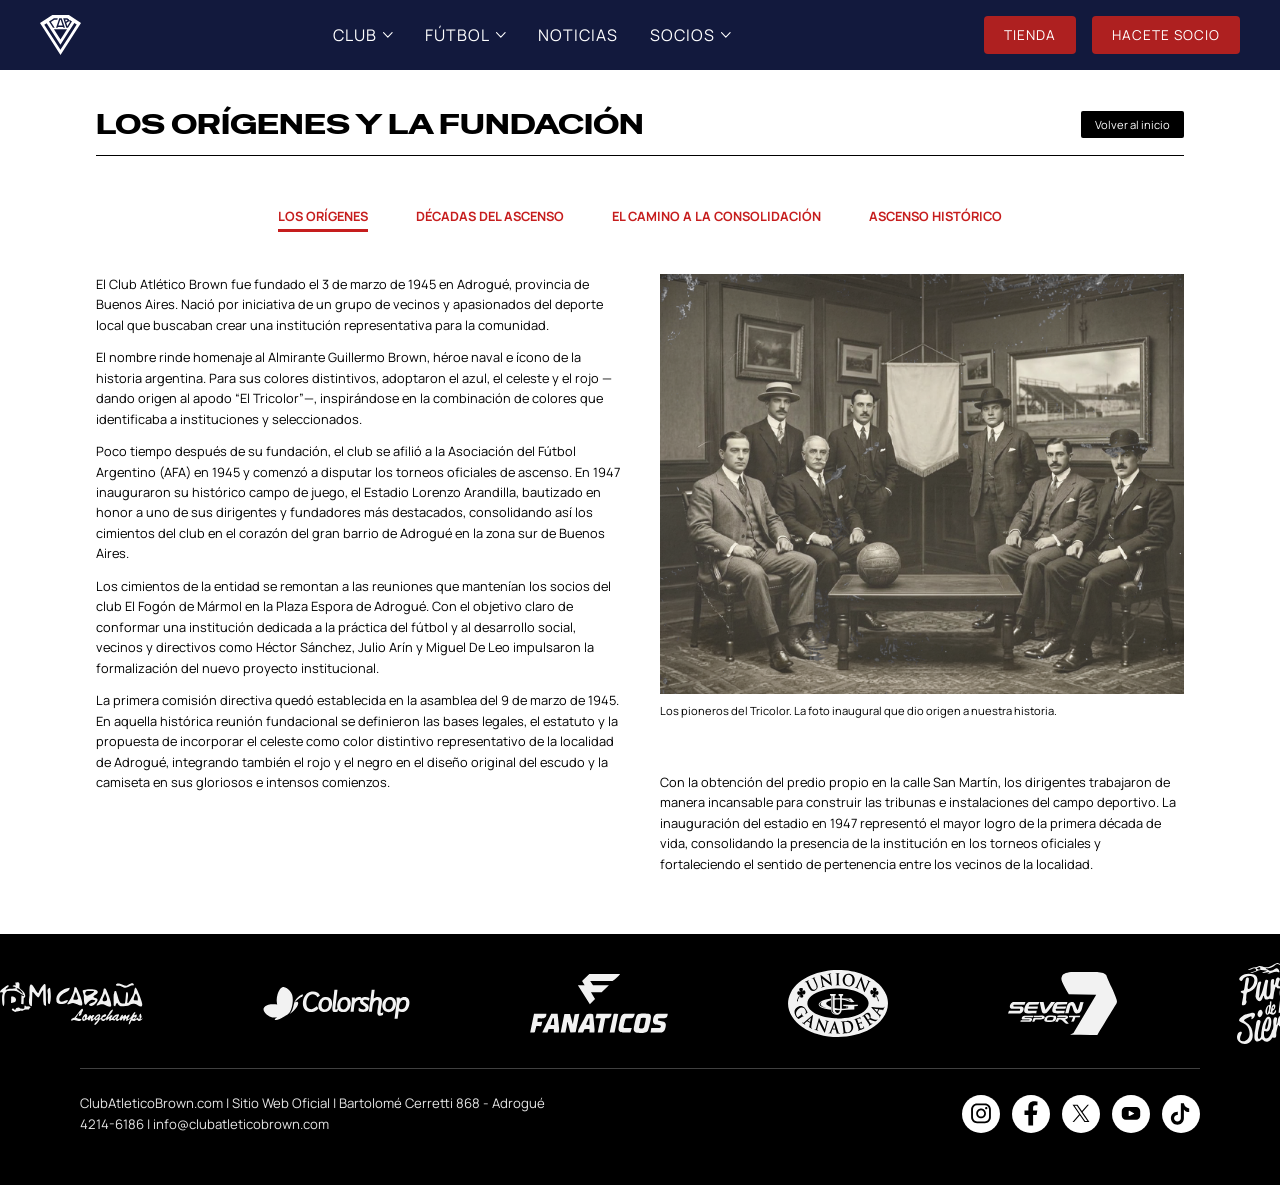
==== commit c331c402: "ajustes pre-entrega" ====
--- a/club-historia.html
+++ b/club-historia.html
@@ -20,7 +20,7 @@
       <ul class="lista-menu">
 
         <li class="has-dropdown item-club-dropdown">
-          <a href="#club" class="dropdown-toggle">
+          <a href="club-historia.html" class="dropdown-toggle">
             CLUB
             <img src="imgs/nav/flecha.svg" alt="" class="icono-flecha" width="12" height="6">
           </a>
@@ -34,7 +34,7 @@
         </li>
 
         <li class="has-dropdown item-futbol-dropdown">
-          <a href="#futbol" class="dropdown-toggle">
+          <a href="futbol-plantel.html" class="dropdown-toggle">
             FÚTBOL
             <img src="imgs/nav/flecha.svg" alt="" class="icono-flecha">
           </a>
@@ -52,15 +52,15 @@
         </li>
 
         <li class="has-dropdown item-socios-dropdown">
-          <a href="#socios" class="dropdown-toggle">
+          <a href="socios.html" class="dropdown-toggle">
             SOCIOS
             <img src="imgs/nav/flecha.svg" alt="" class="icono-flecha">
           </a>
           <div class="dropdown-socios">
             <ul>
-              <li><a href="#ingresar">INGRESAR</a></li>
-              <li><a href="#beneficios">BENEFICIOS</a></li>
-              <li><a href="#preguntas">PREGUNTAS</a></li>
+              <li><a href="socios.html">INGRESAR</a></li>
+              <li><a href="socios.html#beneficios">BENEFICIOS</a></li>
+              <li><a href="socios.html#preguntas">PREGUNTAS</a></li>
             </ul>
           </div>
         </li>
@@ -69,43 +69,61 @@
 
       <ul class="botones-nav">
         <li class="boton-tienda"><a href="shop.html">TIENDA</a></li>
-        <li class="boton-hacete-socio"><a href="#socios.html">HACETE SOCIO</a></li>
+        <li class="boton-hacete-socio"><a href="socios.html#popup-socios">HACETE SOCIO</a></li>
       </ul>
 
     </nav>
   </header>
 
   <!-- Acá comienza el main -->
-        <main class="contenido-principal">
-            <div class="encabezado">
-                <h1 class="titulo-pagina">LOS ORÍGENES Y LA FUNDACIÓN</h1>
-                <a href="index.html" class="boton-volver">Volver al inicio</a>
-            </div>
-            <hr class="separador"></hr>
-            <ul class="lista-secciones">
-                <li><a href="club-historia.html" class="enlace-seccion activo">LOS ORÍGENES</a></li>
-                <li><a href="#" class="enlace-seccion">DÉCADAS DEL ASCENSO</a></li>
-                <li><a href="#" class="enlace-seccion">EL CAMINO A LA CONSOLIDACIÓN</a></li>
-                <li><a href="#" class="enlace-seccion">ASCENSO HISTÓRICO</a></li>
-            </ul>
-            <section class="dos-columnas">
-                <article class="columna-texto">
-                    <p>El Club Atlético Brown fue fundado el 3 de marzo de 1945 en Adrogué, provincia de Buenos Aires. Nació por iniciativa de un grupo de vecinos y apasionados del deporte local que buscaban crear una institución representativa para la comunidad.</p>
-                    <p>El nombre rinde homenaje al Almirante Guillermo Brown, héroe naval e ícono de la historia argentina. Para sus colores distintivos, adoptaron el azul, el celeste y el rojo —dando origen al apodo “El Tricolor”—, inspirándose en la combinación de colores que identificaba a instituciones y seleccionados.</p>
-                    <p>Poco tiempo después de su fundación, el club se afilió a la Asociación del Fútbol Argentino (AFA) en 1945 y comenzó a disputar los torneos oficiales de ascenso. En 1947 inauguraron su histórico campo de juego, el Estadio Lorenzo Arandilla, bautizado en honor a uno de sus dirigentes y fundadores más destacados, consolidando así los cimientos del club en el corazón del gran barrio de Adrogué en la zona sur de Buenos Aires.</p>
-                    <p>Los cimientos de la entidad se remontan a las reuniones que mantenían los socios del club El Fogón de Mármol en la Plaza Espora de Adrogué. Con el objetivo claro de conformar una institución dedicada a la práctica del fútbol y al desarrollo social, vecinos y directivos como Héctor Sánchez, Julio Arín y Miguel De Leo impulsaron la formalización del nuevo proyecto institucional.</p>
-                    <p>La primera comisión directiva quedó establecida en la asamblea del 9 de marzo de 1945. En aquella histórica reunión fundacional se definieron las bases legales, el estatuto y la propuesta de incorporar el celeste como color distintivo representativo de la localidad de Adrogué, integrando también el rojo y el negro en el diseño original del escudo y la camiseta en sus gloriosos e intensos comienzos.</p>
-                </article>
-                <article class="columna-imagen">
-                    <div>
-                        <img src="imgs/historia/foto-historia.png" alt="Foto de los pioneros del Club Atlético Brown">
-                        <figcaption>Los pioneros del Tricolor. La foto inaugural que dio origen a nuestra historia.</figcaption>
-                    </div>
-                    <p class="parrafo-final">Con la obtención del predio propio en la calle San Martín, los dirigentes trabajaron de manera incansable para construir las tribunas e instalaciones del campo deportivo. La inauguración del estadio en 1947 representó el mayor logro de la primera década de vida, consolidando la presencia de la institución en los torneos oficiales y fortaleciendo el sentido de pertenencia entre los vecinos de la localidad.</p>
-                </article>
-            </section>
-        </main>
-        <footer class="footer-index">
+  <main class="contenido-principal">
+    <div class="encabezado">
+      <h1 class="titulo-pagina">LOS ORÍGENES Y LA FUNDACIÓN</h1>
+      <a href="index.html" class="boton-volver">Volver al inicio</a>
+    </div>
+    <hr class="separador">
+    </hr>
+    <ul class="lista-secciones">
+      <li><a href="club-historia.html" class="enlace-seccion activo">LOS ORÍGENES</a></li>
+      <li><a href="#" class="enlace-seccion">DÉCADAS DEL ASCENSO</a></li>
+      <li><a href="#" class="enlace-seccion">EL CAMINO A LA CONSOLIDACIÓN</a></li>
+      <li><a href="#" class="enlace-seccion">ASCENSO HISTÓRICO</a></li>
+    </ul>
+    <section class="dos-columnas">
+      <article class="columna-texto">
+        <p>El Club Atlético Brown fue fundado el 3 de marzo de 1945 en Adrogué, provincia de Buenos Aires. Nació por
+          iniciativa de un grupo de vecinos y apasionados del deporte local que buscaban crear una institución
+          representativa para la comunidad.</p>
+        <p>El nombre rinde homenaje al Almirante Guillermo Brown, héroe naval e ícono de la historia argentina. Para sus
+          colores distintivos, adoptaron el azul, el celeste y el rojo —dando origen al apodo “El Tricolor”—,
+          inspirándose en la combinación de colores que identificaba a instituciones y seleccionados.</p>
+        <p>Poco tiempo después de su fundación, el club se afilió a la Asociación del Fútbol Argentino (AFA) en 1945 y
+          comenzó a disputar los torneos oficiales de ascenso. En 1947 inauguraron su histórico campo de juego, el
+          Estadio Lorenzo Arandilla, bautizado en honor a uno de sus dirigentes y fundadores más destacados,
+          consolidando así los cimientos del club en el corazón del gran barrio de Adrogué en la zona sur de Buenos
+          Aires.</p>
+        <p>Los cimientos de la entidad se remontan a las reuniones que mantenían los socios del club El Fogón de Mármol
+          en la Plaza Espora de Adrogué. Con el objetivo claro de conformar una institución dedicada a la práctica del
+          fútbol y al desarrollo social, vecinos y directivos como Héctor Sánchez, Julio Arín y Miguel De Leo impulsaron
+          la formalización del nuevo proyecto institucional.</p>
+        <p>La primera comisión directiva quedó establecida en la asamblea del 9 de marzo de 1945. En aquella histórica
+          reunión fundacional se definieron las bases legales, el estatuto y la propuesta de incorporar el celeste como
+          color distintivo representativo de la localidad de Adrogué, integrando también el rojo y el negro en el diseño
+          original del escudo y la camiseta en sus gloriosos e intensos comienzos.</p>
+      </article>
+      <article class="columna-imagen">
+        <div>
+          <img src="imgs/historia/foto-historia.png" alt="Foto de los pioneros del Club Atlético Brown">
+          <figcaption>Los pioneros del Tricolor. La foto inaugural que dio origen a nuestra historia.</figcaption>
+        </div>
+        <p class="parrafo-final">Con la obtención del predio propio en la calle San Martín, los dirigentes trabajaron de
+          manera incansable para construir las tribunas e instalaciones del campo deportivo. La inauguración del estadio
+          en 1947 representó el mayor logro de la primera década de vida, consolidando la presencia de la institución en
+          los torneos oficiales y fortaleciendo el sentido de pertenencia entre los vecinos de la localidad.</p>
+      </article>
+    </section>
+  </main>
+  <footer class="footer-index">
 
     <div class="animation-footer">
       <div class="items-animacion-footer">
@@ -189,4 +207,5 @@
   </footer>
 
 </body>
+
 </html>
--- a/estilos.css
+++ b/estilos.css
@@ -1,6 +1,8 @@
 @charset "UTF-8";
 
-/* ===== FUENTES ===== */
+/* =====================================================================
+   1. FUENTES
+   ===================================================================== */
 @font-face {
   font-family: 'Special-Gothic';
   src: url('fonts/SpecialGothicExpandedOne-Regular.ttf') format('truetype');
@@ -25,7 +27,27 @@
   font-display: swap;
 }
 
-/* ===== RESET ===== */
+/* =====================================================================
+   2. VARIABLES
+   ===================================================================== */
+:root {
+  --rojo: #b3141b;
+  --blanco: #ffffff;
+  --negro: #000000;
+
+  /* Medidas compartidas por TODAS las secciones */
+  --ancho-contenido: 1417px;  /* ancho del contenido de cada sección */
+  --alto-seccion: 750px;      /* alto de noticias, plantel y shop */
+  --espacio-seccion: 64px;    /* aire arriba/abajo en la página de plantel */
+  --gap-cards: 24px;          /* separación entre cards en galerías y grillas */
+
+  /* Punto medio de márgenes: tienda, producto, socios, noticias, historia y página de plantel */
+  --ancho-medio: 1128px;
+}
+
+/* =====================================================================
+   3. RESET Y BASE (todas las páginas)
+   ===================================================================== */
 * {
   margin: 0;
   padding: 0;
@@ -33,23 +55,6 @@
   font-family: 'Manrope', Arial, Helvetica, sans-serif;
 }
 
-/* ===== VARIABLES ===== */
-:root {
-  --rojo: #b3141b;
-  --blanco: #ffffff;
-  --negro: #000000;
-
-  /* Medidas compartidas por TODAS las secciones (noticias, plantel, shop y página de plantel) */
-  --ancho-contenido: 1417px;  /* ancho del contenido de cada sección */
-  --alto-seccion: 750px;      /* alto de noticias, plantel y shop */
-  --espacio-seccion: 64px;    /* aire arriba/abajo en la página de plantel */
-  --gap-cards: 24px;          /* separación entre cards en galerías y grillas */
-
-  /* Punto medio de márgenes: tienda, producto, socios y página de plantel */
-  --ancho-medio: 1128px;
-}
-
-/* ===== RESET BASE ===== */
 html,
 body {
   margin: 0;
@@ -59,19 +64,24 @@
 }
 
 body {
-    background-color: #FFFFFF;
+  background-color: #FFFFFF;
 }
 
 a {
-    text-decoration: none;
-    color: #FFFFFF;
+  text-decoration: none;
+  color: #FFFFFF;
 }
 
 img {
   border-radius: 1%;
 }
 
-/* ===== NAV ===== */
+/* =====================================================================
+   4. COMPARTIDO EN TODAS LAS PÁGINAS
+   (nav, botones de nav, botón volver, footer, chatbot flotante)
+   ===================================================================== */
+
+/* ----- Nav ----- */
 .cabecera {
   background-color: #12193D;
   padding: 15px 40px;
@@ -233,53 +243,7 @@
   color: #AE2020;
 }
 
-/* ===== HERO (tienda) ===== */
-.hero {
-  width: 100%;
-  height: 60vh;
-  min-height: 300px;
-  overflow: hidden;
-}
-
-.hero-img {
-  width: 100%;
-  height: 100%;
-  object-fit: cover;
-  object-position: center top;
-  display: block;
-}
-
-/* ===== SECCIÓN SHOP (página tienda) ===== */
-.shop {
-  background-image: url('imgs/fondos/fondo-section-shop.png');
-  background-size: cover;
-  background-position: center;
-  background-color: var(--rojo);
-  padding: 60px 20px 80px;
-}
-
-.shop-container {
-  max-width: var(--ancho-medio);
-  margin: 0 auto;
-}
-
-.shop-header {
-  display: flex;
-  justify-content: space-between;
-  align-items: center;
-  border-bottom: 1px solid rgba(255, 255, 255, 0.5);
-  padding-bottom: 12px;
-  margin-bottom: 40px;
-}
-
-.shop-header h2 {
-  color: var(--blanco);
-  font-size: 1.3rem;
-  letter-spacing: 0.5px;
-  font-family: 'Special-Gothic', sans-serif;
-  font-weight: 400;
-}
-
+/* ----- Botón "Volver" (tienda y socios) ----- */
 .btn-volver {
   background: var(--blanco);
   color: var(--negro);
@@ -295,599 +259,7 @@
   opacity: 0.85;
 }
 
-.productos-grid {
-  display: grid;
-  grid-template-columns: repeat(4, 1fr);
-  gap: 14px;
-}
-
-.producto-card {
-  max-width: 345px;
-  width: 100%;
-  margin: 0 auto;
-  text-align: center;
-  color: var(--blanco);
-  font-family: 'Manrope', sans-serif;
-}
-
-.producto-card a {
-  display: block;
-  color: inherit;
-  text-decoration: none;
-}
-
-.producto-img {
-  background: var(--blanco);
-  aspect-ratio: 345 / 440;
-  display: flex;
-  align-items: center;
-  justify-content: center;
-  padding: 8px;
-  margin-bottom: 10px;
-  overflow: hidden;
-  border-radius: 5px;
-}
-
-.producto-img img {
-  width: 100%;
-  height: 100%;
-  object-fit: contain;
-}
-
-.producto-card:hover .producto-img {
-  transform: translateY(-4px);
-}
-
-.producto-card h3 {
-  font-size: 0.85rem;
-  font-weight: 700;
-  letter-spacing: 0.3px;
-  margin-bottom: 2px;
-  text-decoration: underline;
-  text-decoration-color: transparent;
-  text-underline-offset: 4px;
-  transition: text-decoration-color 0.2s ease;
-}
-
-.producto-card:hover h3 {
-  text-decoration-color: var(--blanco);
-}
-
-.precio {
-  font-size: 0.75rem;
-  opacity: 0.95;
-}
-
-/* ===== PÁGINA DE PRODUCTO ===== */
-.pagina-producto {
-  margin: 0;
-  min-height: 100vh;
-  font-family: 'Manrope', sans-serif;
-  color: var(--blanco);
-  background: var(--rojo) url('imgs/fondos/fondo-section-shop.png') center / cover no-repeat;
-}
-
-.pd-header {
-  padding: 80px 0 24px;
-}
-
-.pd-nav {
-  max-width: var(--ancho-medio);
-  margin: 0 auto;
-  padding: 0 20px;
-  display: flex;
-  justify-content: space-between;
-  align-items: center;
-}
-
-.pd-menu {
-  list-style: none;
-  display: flex;
-  gap: 60px;
-  margin: 0;
-  padding: 0;
-}
-
-.pd-menu a {
-  color: var(--blanco);
-  text-decoration: none;
-  font-size: 0.7rem;
-  letter-spacing: 0.5px;
-}
-
-.pd-menu a:hover {
-  text-decoration: underline;
-  text-underline-offset: 4px;
-}
-
-.pd-carrito {
-  width: 50px;
-  height: 50px;
-  background: var(--blanco);
-  display: flex;
-  align-items: center;
-  justify-content: center;
-}
-
-.pd-carrito img {
-  width: 28px;
-  height: auto;
-  display: block;
-}
-
-.pd-container {
-  max-width: var(--ancho-medio);
-  margin: 0 auto;
-  padding: 8px 20px 80px;
-  display: grid;
-  grid-template-columns: 216px 550px 1fr;
-  gap: 24px;
-  align-items: stretch;
-}
-
-.pd-miniaturas {
-  display: flex;
-  flex-direction: column;
-  gap: 14px;
-}
-
-.pd-mini {
-  box-sizing: border-box;
-  width: 216px;
-  height: 264px;
-  padding: 0;
-  background: var(--blanco);
-  border: 2px solid transparent;
-  cursor: pointer;
-  overflow: hidden;
-}
-
-.pd-mini:hover {
-  border-color: var(--blanco);
-}
-
-.pd-mini img {
-  width: 100%;
-  height: 100%;
-  object-fit: contain;
-  display: block;
-}
-
-.pd-principal {
-  width: 443px;
-  height: auto;
-  background: var(--blanco);
-  display: flex;
-  align-items: center;
-  justify-content: center;
-  padding: 12px;
-  cursor: zoom-in;
-}
-
-.pd-principal img {
-  max-width: 100%;
-  max-height: 100%;
-  object-fit: contain;
-}
-
-.pd-info h1 {
-  font-size: 2rem;
-  font-weight: 800;
-  margin: 0 0 10px;
-  letter-spacing: 0.5px;
-}
-
-.pd-precio {
-  font-size: 1.5rem;
-  font-weight: 700;
-  margin: 0;
-}
-
-.pd-etiqueta {
-  font-size: 0.95rem;
-  font-weight: 700;
-  margin: 28px 0 10px;
-}
-
-.pd-talles {
-  display: flex;
-  gap: 8px;
-}
-
-.pd-talles button {
-  width: 50px;
-  height: 50px;
-  background: var(--negro);
-  color: var(--blanco);
-  border: 0;
-  font-family: inherit;
-  font-size: 0.8rem;
-  cursor: pointer;
-  transition: background-color 0.2s ease, color 0.2s ease;
-}
-
-.pd-talles button:hover {
-  background: #a8e6f0;
-  color: var(--negro);
-}
-
-.pd-cantidad-fila {
-  display: flex;
-  align-items: center;
-  gap: 24px;
-}
-
-.pd-cantidad {
-  width: 130px;
-  height: 42px;
-  display: flex;
-  align-items: center;
-  background: var(--blanco);
-  color: var(--negro);
-}
-
-.pd-cantidad button {
-  width: 40px;
-  height: 100%;
-  background: none;
-  border: 0;
-  color: var(--negro);
-  font-size: 1rem;
-  cursor: pointer;
-}
-
-.pd-cantidad input {
-  flex: 1;
-  width: 100%;
-  border: 0;
-  background: transparent;
-  text-align: center;
-  font-family: inherit;
-  font-size: 0.9rem;
-  color: var(--negro);
-}
-
-.pd-agregar {
-  height: 42px;
-  padding: 0 40px;
-  white-space: nowrap;
-  background: var(--negro);
-  color: var(--blanco);
-  border: 0;
-  font-family: inherit;
-  font-size: 0.8rem;
-  cursor: pointer;
-  transition: opacity 0.2s;
-}
-
-.pd-agregar:hover {
-  opacity: 0.85;
-}
-
-.pd-envio {
-  font-size: 0.65rem;
-  margin-top: 28px;
-  text-wrap: pretty;
-}
-
-.pd-lightbox {
-  position: fixed;
-  inset: 0;
-  z-index: 1000;
-  display: none;
-  align-items: center;
-  justify-content: center;
-  padding: 20px;
-  background: rgba(0, 0, 0, 0.85);
-}
-
-.pd-lightbox.abierto {
-  display: flex;
-}
-
-.pd-lb-contenido {
-  margin: 0;
-  padding: 16px;
-  background: var(--blanco);
-  box-sizing: border-box;
-  max-width: 90vw;
-  max-height: 90vh;
-  display: flex;
-  align-items: center;
-  justify-content: center;
-}
-
-.pd-lb-contenido img {
-  display: block;
-  max-width: 100%;
-  max-height: 85vh;
-  object-fit: contain;
-}
-
-.pd-lb-cerrar {
-  position: absolute;
-  top: 20px;
-  right: 24px;
-  background: none;
-  border: 0;
-  color: var(--blanco);
-  font-size: 2.5rem;
-  line-height: 1;
-  cursor: pointer;
-}
-
-.pd-lb-flecha {
-  position: absolute;
-  top: 50%;
-  transform: translateY(-50%);
-  width: 44px;
-  height: 44px;
-  display: flex;
-  align-items: center;
-  justify-content: center;
-  background: var(--blanco);
-  color: var(--negro);
-  border: 0;
-  font-size: 1.8rem;
-  cursor: pointer;
-}
-
-.pd-lb-anterior {
-  left: 20px;
-}
-
-.pd-lb-siguiente {
-  right: 20px;
-}
-
-/* ===== PÁGINA DE SOCIOS ===== */
-.pagina-socios {
-  margin: 0;
-  min-height: 100vh;
-  font-family: 'Manrope', sans-serif;
-  color: #000000;
-  background: #8ECDF2 url('imgs/fondos/fondo-section-plantel.png') center / cover no-repeat;
-}
-
-.socios-main {
-  max-width: var(--ancho-medio);
-  margin: 0 auto;
-  padding: 40px 20px 60px;
-  display: grid;
-  grid-template-columns: 1fr 300px;
-  gap: 0 40px;
-  align-items: start;
-}
-
-.socios-header {
-  grid-column: 1;
-  grid-row: 1;
-  display: flex;
-  justify-content: space-between;
-  align-items: center;
-  border-bottom: 1px solid #000000;
-  padding-bottom: 10px;
-  margin-bottom: 16px;
-}
-
-.socios-header h2 {
-  font-family: 'Special-Gothic', sans-serif;
-  font-size: 1.6rem;
-  font-weight: 400;
-  letter-spacing: 0.5px;
-}
-
-.socios-intro {
-  grid-column: 1;
-  grid-row: 2;
-  font-size: 0.8rem;
-  line-height: 1.5;
-  margin-bottom: 24px;
-}
-
-.socios-columna {
-  grid-column: 1;
-  grid-row: 3;
-}
-
-.socios-banner {
-  grid-column: 2;
-  grid-row: 3;
-  position: relative;
-  overflow: hidden;
-  align-self: stretch;
-}
-
-.socios-banner img {
-  position: absolute;
-  inset: 0;
-  width: 100%;
-  height: 100%;
-  object-fit: cover;
-  object-position: center top;
-  display: block;
-}
-
-.tabla-wrapper {
-  background: var(--blanco);
-  padding: 12px;
-}
-
-.tabla-precios {
-  width: 100%;
-  border-collapse: separate;
-  border-spacing: 10px;
-}
-
-.tabla-precios th {
-  background: #8ECDF2;
-  color: #000000;
-  font-size: 0.7rem;
-  font-weight: 700;
-  padding: 18px 10px;
-  text-align: center;
-}
-
-.tabla-precios th:first-child {
-  background: none;
-}
-
-.tabla-precios td {
-  font-size: 0.8rem;
-  text-align: center;
-  padding: 10px 0;
-}
-
-.tabla-precios .categoria {
-  display: block;
-  background: #AE2020;
-  color: var(--blanco);
-  font-size: 0.75rem;
-  font-weight: 700;
-  padding: 22px 10px;
-}
-
-.socios-cta {
-  display: flex;
-  justify-content: center;
-  margin: 20px 0 36px;
-}
-
-.btn-socio {
-  display: inline-block;
-  width: 273px;
-  padding: 14px 0;
-  background: #12193D;
-  color: var(--blanco);
-  text-decoration: none;
-  text-align: center;
-  font-size: 0.8rem;
-  letter-spacing: 1px;
-}
-
-.btn-socio:hover {
-  opacity: 0.85;
-}
-
-.titulo-seccion {
-  font-family: 'Special-Gothic', sans-serif;
-  font-size: 1.4rem;
-  font-weight: 400;
-  text-transform: uppercase;
-  border-bottom: 1px solid #12193D;
-  padding-bottom: 8px;
-  margin: 30px 0 20px;
-}
-
-.beneficios {
-  list-style: none;
-}
-
-.beneficios li {
-  position: relative;
-  font-size: 0.8rem;
-  padding: 10px 0 10px 18px;
-}
-
-.beneficios li::before {
-  content: "•";
-  position: absolute;
-  left: 4px;
-}
-
-.preguntas-texto,
-.contacto {
-  font-size: 0.8rem;
-  line-height: 1.6;
-  margin-bottom: 12px;
-}
-
-.contacto strong {
-  font-weight: 700;
-}
-
-/* ===== RESPONSIVE ===== */
-@media (max-width: 900px) {
-  .productos-grid {
-    grid-template-columns: repeat(2, 1fr);
-  }
-}
-
-@media (max-width: 800px) {
-  .pd-container {
-    grid-template-columns: 1fr;
-  }
-
-  .pd-miniaturas {
-    flex-direction: row;
-  }
-
-  .pd-mini {
-    width: 90px;
-    height: 110px;
-  }
-
-  .pd-principal {
-    width: 100%;
-    height: auto;
-    aspect-ratio: 550 / 692;
-  }
-
-  .pd-menu {
-    gap: 24px;
-  }
-
-  .pd-lb-flecha {
-    width: 36px;
-    height: 36px;
-    font-size: 1.4rem;
-  }
-
-  .pd-lb-anterior {
-    left: 8px;
-  }
-
-  .pd-lb-siguiente {
-    right: 8px;
-  }
-
-  .socios-main {
-    grid-template-columns: 1fr;
-  }
-
-  .socios-header,
-  .socios-intro,
-  .socios-columna,
-  .socios-banner {
-    grid-column: 1;
-    grid-row: auto;
-  }
-
-  .socios-banner {
-    max-width: 300px;
-    margin: 0 auto;
-    min-height: 0;
-  }
-
-  .socios-banner img {
-    position: static;
-    height: auto;
-  }
-}
-
-@media (max-width: 480px) {
-  .shop-header {
-    flex-direction: column;
-    align-items: flex-start;
-    gap: 12px;
-  }
-
-  .shop-header h2 {
-    font-size: 1.1rem;
-  }
-}
-
-/* ===== FOOTER ===== */
+/* ----- Footer (todas las páginas) ----- */
 .footer-index {
   width: 100%;
   max-width: 1920px;
@@ -940,6 +312,7 @@
   0% {
     transform: translateX(0);
   }
+
   100% {
     transform: translateX(-50%);
   }
@@ -1017,108 +390,197 @@
   opacity: 1;
 }
 
-/* ===== POPUP NEWSLETTER ===== */
-.nl-overlay {
+/* ----- Chatbot flotante ----- */
+.chat-bot-btn {
   position: fixed;
-  inset: 0;
-  z-index: 2000;
+  bottom: 30px;
+  right: 30px;
+  width: 70px;
+  height: 70px;
+  background-color: white;
+  border-radius: 50%;
+  cursor: pointer;
+  z-index: 9999;
+  display: flex;
+  align-items: center;
+  justify-content: center;
+  box-shadow: 0 8px 25px rgba(0, 0, 0, 0.4);
+  transition: transform 0.2s ease, background-color 0.2s ease;
+  padding: 0;
+}
+
+.chat-bot-btn img {
+  width: 100%;
+  height: 100%;
+  border-radius: 50%;
+  object-fit: cover;
+  display: block;
+}
+
+.chat-bot-btn:hover {
+  transform: scale(1.08);
+  background-color: #AE2020;
+}
+
+.chatbot-container {
+  position: fixed;
+  bottom: 30px;
+  right: 30px;
+  z-index: 9999;
+  font-family: Manrope, sans-serif;
+}
+
+.chatbot-checkbox {
   display: none;
+}
+
+.chatbot-btn-flotante {
+  display: flex;
   align-items: center;
   justify-content: center;
+  width: 70px;
+  height: 70px;
+  background-color: #12193D;
+  border-radius: 50%;
+  cursor: pointer;
+  box-shadow: 0 10px 25px rgba(0, 0, 0, 0.3);
+  transition: transform 0.3s ease;
+}
+
+.chatbot-btn-flotante:hover {
+  transform: scale(1.08);
+}
+
+.chatbot-icon-btn {
+  width: 53px;
+  height: 71px;
+  object-fit: contain;
+}
+
+.chatbot-popup {
+  position: absolute;
+  bottom: 85px;
+  right: 0;
+  width: 380px;
+  height: 520px;
+  background-color: #ffffff;
+  border-radius: 12px;
+  overflow: hidden;
+  box-shadow: 0 15px 35px rgba(0, 0, 0, 0.25);
+  display: flex;
+  flex-direction: column;
+  opacity: 0;
+  visibility: hidden;
+  transform: translateY(20px);
+  transition: opacity 0.3s ease, visibility 0.3s ease, transform 0.3s ease;
+}
+
+/* lógica de apertura en CSS */
+.chatbot-checkbox:checked~.chatbot-popup {
+  opacity: 1;
+  visibility: visible;
+  transform: translateY(0);
+}
+
+.chatbot-header {
+  background-color: #AE2020;
+  color: #ffffff;
+  padding: 16px 20px;
+  display: flex;
+  justify-content: space-between;
+  align-items: center;
+}
+
+.chatbot-title {
+  font-family: Special-Gothic, sans-serif;
+  font-size: 18pt;
+  margin: 0;
+  letter-spacing: 1px;
+}
+
+.chatbot-close-btn {
+  font-size: 24pt;
+  cursor: pointer;
+  line-height: 1;
+  font-weight: 300;
+  transition: opacity 0.2s ease;
+}
+
+.chatbot-close-btn:hover {
+  opacity: 0.75;
+}
+
+.chatbot-body {
+  flex: 1;
   padding: 20px;
-  background: rgba(0, 0, 0, 0.5);
-}
-
-.nl-overlay.abierto {
-  display: flex;
-}
-
-.nl-modal {
-  position: relative;
-  width: 100%;
-  max-width: 440px;
-  max-height: calc(100vh - 40px);
+  background-color: #f9f9f9;
   overflow-y: auto;
-  padding: 50px 40px 40px;
-  background: var(--blanco);
-  color: var(--negro);
-  text-align: center;
-  border-radius: 4px;
-}
-
-.nl-cerrar {
-  position: absolute;
-  top: 18px;
-  right: 22px;
-  background: none;
-  border: 0;
-  color: var(--negro);
-  font-size: 1.6rem;
-  line-height: 1;
-  cursor: pointer;
-}
-
-.nl-modal h2 {
-  font-family: 'Special-Gothic', sans-serif;
-  font-size: 2rem;
-  font-weight: 400;
-  line-height: 1.15;
-  text-transform: uppercase;
-  margin-bottom: 24px;
-}
-
-.nl-modal h2 span {
-  display: block;
-  color: var(--rojo);
-}
-
-.nl-texto {
-  font-size: 0.85rem;
-  margin-bottom: 40px;
-}
-
-.nl-form {
   display: flex;
   flex-direction: column;
-  gap: 14px;
-}
-
-.nl-form input {
-  width: 100%;
-  padding: 16px 18px;
-  border: 1px solid var(--negro);
-  border-radius: 4px;
-  font-family: inherit;
-  font-size: 0.95rem;
-}
-
-.nl-form input::placeholder {
-  color: #777777;
-}
-
-.nl-enviar {
-  margin-top: 10px;
-  padding: 18px;
-  background: #12193D;
-  color: var(--blanco);
-  border: 0;
-  border-radius: 4px;
-  font-family: inherit;
-  font-size: 1rem;
-  letter-spacing: 3px;
-  cursor: pointer;
-}
-
-.nl-enviar:hover {
-  opacity: 0.85;
-}
-
-.nl-aviso {
-  margin-top: 24px;
-  font-size: 0.85rem;
-}
-
-/* ===== INDEX - HERO ===== */
+  gap: 15px;
+}
+
+.chatbot-mensaje-container {
+  display: flex;
+  align-items: flex-start;
+  gap: 12px;
+  max-width: 85%;
+}
+
+.chatbot-msg-avatar {
+  width: 36px;
+  height: 48px;
+  object-fit: contain;
+  flex-shrink: 0;
+}
+
+.chatbot-burbuja {
+  background-color: #7CC0E8;
+  color: #000000;
+  padding: 12px 16px;
+  border-radius: 4px 16px 16px 16px;
+  font-size: 11pt;
+  line-height: 1.4;
+  box-shadow: 0 2px 5px rgba(0, 0, 0, 0.05);
+}
+
+.chatbot-burbuja p {
+  margin: 0;
+}
+
+.chatbot-footer {
+  padding: 15px 20px;
+  background-color: #ffffff;
+  border-top: 1px solid #eee;
+}
+
+.chatbot-form {
+  display: flex;
+  width: 100%;
+}
+
+.chatbot-input {
+  width: 100%;
+  height: 46px;
+  border: 1px solid #cccccc;
+  border-radius: 23px;
+  padding: 0 20px;
+  font-family: Manrope, sans-serif;
+  font-size: 10.5pt;
+  outline: none;
+  box-sizing: border-box;
+  transition: border-color 0.2s ease;
+}
+
+.chatbot-input:focus {
+  border-color: #12193D;
+}
+
+/* =====================================================================
+   5. INDEX (index.html)
+   ===================================================================== */
+
+/* ----- Hero ----- */
 .hero-index {
   position: relative;
   width: 100%;
@@ -1242,38 +704,7 @@
   }
 }
 
-.chat-bot-btn {
-  position: fixed;
-  bottom: 30px;
-  right: 30px;
-  width: 70px;
-  height: 70px;
-  background-color: white;
-  border-radius: 50%;
-  cursor: pointer;
-  z-index: 9999;
-  display: flex;
-  align-items: center;
-  justify-content: center;
-  box-shadow: 0 8px 25px rgba(0, 0, 0, 0.4);
-  transition: transform 0.2s ease, background-color 0.2s ease;
-  padding: 0;
-}
-
-.chat-bot-btn img {
-  width: 100%;
-  height: 100%;
-  border-radius: 50%;
-  object-fit: cover;
-  display: block;
-}
-
-.chat-bot-btn:hover {
-  transform: scale(1.08);
-  background-color: #AE2020;
-}
-
-/* ===== INDEX - NOTICIAS ===== */
+/* ----- Noticias (carrusel + columna derecha) ----- */
 .seccion-noticias {
   position: relative;
   width: 100%;
@@ -1546,12 +977,12 @@
   display: block;
 }
 
-/* ===== INDEX / PÁGINA DE PLANTEL ===== */
-.seccion-plantel,
-.pagina-plantel {
+/* ----- Plantel (sección del index) ----- */
+.seccion-plantel {
   position: relative;
   width: 100%;
   max-width: 1920px;
+  height: var(--alto-seccion);
   margin: 0 auto;
   background-color: #7CC0E8;
   background-image: url('imgs/fondos/fondo-section-plantel.png');
@@ -1561,14 +992,10 @@
   display: flex;
   flex-direction: column;
   align-items: center;
+  justify-content: center;
+  padding: 0 20px;
   box-sizing: border-box;
   overflow: hidden;
-}
-
-.seccion-plantel {
-  height: var(--alto-seccion);
-  justify-content: center;
-  padding: 0 20px;
 }
 
 .plantel-contenedor-general {
@@ -1593,33 +1020,33 @@
 
 .titulo-plantel {
   font-family: Special-Gothic, sans-serif;
-  font-size: 32pt;
+  font-size: 1.8rem;
   color: #000000;
   margin: 0 0 4px 0;
   line-height: 1;
 }
 
 .subtitulo-plantel {
-  font-family: Manrope, sans-serif;
-  font-size: 16pt;
+  font-family: 'Manrope', sans-serif;
+  font-size: 0.8rem;
   font-weight: 400;
+  line-height: 1.6;
   color: #000000;
   margin: 0;
-  opacity: 0.9;
 }
 
 .btn-plantel-completo {
-  font-family: Manrope, sans-serif;
-  font-size: 15pt;
-  font-weight: 500;
+  font-family: 'Manrope', sans-serif;
+  font-size: 0.7rem;
+  font-weight: 400;
   color: #ffffff;
   background-color: #000000;
   border: 2px solid #000000;
-  padding: 8px 20px;
-  border-radius: 6px;
+  padding: 6px 14px;
+  border-radius: 2px;
   text-decoration: none;
+  white-space: nowrap;
   transition: background-color 0.25s ease, color 0.25s ease, border-color 0.25s ease;
-  white-space: nowrap;
 }
 
 .btn-plantel-completo:hover {
@@ -1767,7 +1194,7 @@
   pointer-events: none;
 }
 
-/* ===== CARRUSELES (radios y transiciones) ===== */
+/* ----- Carruseles (radios y transiciones) de jugadores y productos ----- */
 .gal-radio {
   position: absolute;
   opacity: 0;
@@ -1854,7 +1281,7 @@
   display: flex;
 }
 
-/* ===== INDEX - SHOP ===== */
+/* ----- Shop (sección del index) ----- */
 .bloque-shop {
   position: relative;
   width: 100%;
@@ -1908,33 +1335,33 @@
 
 .titulo-shop {
   font-family: Special-Gothic, sans-serif;
-  font-size: 32pt;
+  font-size: 1.8rem;
   color: #ffffff;
   margin: 0 0 4px 0;
   line-height: 1;
 }
 
 .subtitulo-shop {
-  font-family: Manrope, sans-serif;
-  font-size: 16pt;
+  font-family: 'Manrope', sans-serif;
+  font-size: 0.8rem;
   font-weight: 400;
+  line-height: 1.6;
   color: #ffffff;
   margin: 0;
-  opacity: 0.9;
 }
 
 .btn-shop-completo {
-  font-family: Manrope, sans-serif;
-  font-size: 15pt;
-  font-weight: 500;
+  font-family: 'Manrope', sans-serif;
+  font-size: 0.7rem;
+  font-weight: 400;
   color: #000000;
   background-color: #ffffff;
   border: 2px solid #ffffff;
-  padding: 8px 20px;
-  border-radius: 6px;
+  padding: 6px 14px;
+  border-radius: 2px;
   text-decoration: none;
+  white-space: nowrap;
   transition: background-color 0.25s ease, color 0.25s ease, border-color 0.25s ease;
-  white-space: nowrap;
 }
 
 .btn-shop-completo:hover {
@@ -1952,7 +1379,7 @@
   text-decoration: none;
 }
 
-/* --- galería: 4 visibles, avance de a 1 --- */
+/* galería: 4 visibles, avance de a 1 */
 .carrusel-wrapper-shop {
   width: 100%;
 }
@@ -2049,164 +1476,983 @@
   display: block;
 }
 
-/* ===== CHATBOT ===== */
-.chatbot-container {
+/* =====================================================================
+   6. TIENDA (shop.html)
+   ===================================================================== */
+
+/* ----- Hero y sección de productos ----- */
+.hero {
+  width: 100%;
+  height: 60vh;
+  min-height: 300px;
+  overflow: hidden;
+}
+
+.hero-img {
+  width: 100%;
+  height: 100%;
+  object-fit: cover;
+  object-position: center top;
+  display: block;
+}
+
+.shop {
+  background-image: url('imgs/fondos/fondo-section-shop.png');
+  background-size: cover;
+  background-position: center;
+  background-color: var(--rojo);
+  padding: 60px 20px 80px;
+}
+
+.shop-container {
+  max-width: var(--ancho-medio);
+  margin: 0 auto;
+}
+
+.shop-header {
+  display: flex;
+  justify-content: space-between;
+  align-items: center;
+  border-bottom: 1px solid rgba(255, 255, 255, 0.5);
+  padding-bottom: 12px;
+  margin-bottom: 40px;
+}
+
+.shop-header h2 {
+  color: var(--blanco);
+  font-size: 1.3rem;
+  letter-spacing: 0.5px;
+  font-family: 'Special-Gothic', sans-serif;
+  font-weight: 400;
+}
+
+.productos-grid {
+  display: grid;
+  grid-template-columns: repeat(4, 1fr);
+  gap: 14px;
+}
+
+.producto-card {
+  max-width: 345px;
+  width: 100%;
+  margin: 0 auto;
+  text-align: center;
+  color: var(--blanco);
+  font-family: 'Manrope', sans-serif;
+}
+
+.producto-card a {
+  display: block;
+  color: inherit;
+  text-decoration: none;
+}
+
+.producto-img {
+  background: var(--blanco);
+  aspect-ratio: 345 / 440;
+  display: flex;
+  align-items: center;
+  justify-content: center;
+  padding: 8px;
+  margin-bottom: 10px;
+  overflow: hidden;
+  border-radius: 5px;
+}
+
+.producto-img img {
+  width: 100%;
+  height: 100%;
+  object-fit: contain;
+}
+
+.producto-card:hover .producto-img {
+  transform: translateY(-4px);
+}
+
+.producto-card h3 {
+  font-size: 0.85rem;
+  font-weight: 700;
+  letter-spacing: 0.3px;
+  margin-bottom: 2px;
+  text-decoration: underline;
+  text-decoration-color: transparent;
+  text-underline-offset: 4px;
+  transition: text-decoration-color 0.2s ease;
+}
+
+.producto-card:hover h3 {
+  text-decoration-color: var(--blanco);
+}
+
+.precio {
+  font-size: 0.75rem;
+  opacity: 0.95;
+}
+
+/* ----- Newsletter (popup) ----- */
+.nl-overlay {
   position: fixed;
-  bottom: 30px;
-  right: 30px;
-  z-index: 9999;
-  font-family: Manrope, sans-serif;
-}
-
-.chatbot-checkbox {
+  inset: 0;
+  z-index: 2000;
   display: none;
-}
-
-.chatbot-btn-flotante {
-  display: flex;
   align-items: center;
   justify-content: center;
-  width: 70px;
-  height: 70px;
-  background-color: #12193D;
+  padding: 20px;
+  background: rgba(0, 0, 0, 0.5);
+}
+
+.nl-overlay.abierto {
+  display: flex;
+}
+
+.nl-modal {
+  position: relative;
+  width: 100%;
+  max-width: 440px;
+  max-height: calc(100vh - 40px);
+  overflow-y: auto;
+  padding: 50px 40px 40px;
+  background: var(--blanco);
+  color: var(--negro);
+  text-align: center;
+  border-radius: 4px;
+}
+
+.nl-cerrar {
+  position: absolute;
+  top: 18px;
+  right: 22px;
+  background: none;
+  border: 0;
+  color: var(--negro);
+  font-size: 1.6rem;
+  line-height: 1;
+  cursor: pointer;
+}
+
+.nl-modal h2 {
+  font-family: 'Special-Gothic', sans-serif;
+  font-size: 2rem;
+  font-weight: 400;
+  line-height: 1.15;
+  text-transform: uppercase;
+  margin-bottom: 24px;
+}
+
+.nl-modal h2 span {
+  display: block;
+  color: var(--rojo);
+}
+
+.nl-texto {
+  font-size: 0.85rem;
+  margin-bottom: 40px;
+}
+
+.nl-form {
+  display: flex;
+  flex-direction: column;
+  gap: 14px;
+}
+
+.nl-form input {
+  width: 100%;
+  padding: 16px 18px;
+  border: 1px solid var(--negro);
+  border-radius: 4px;
+  font-family: inherit;
+  font-size: 0.95rem;
+}
+
+.nl-form input::placeholder {
+  color: #777777;
+}
+
+.nl-enviar {
+  margin-top: 10px;
+  padding: 18px;
+  background: #12193D;
+  color: var(--blanco);
+  border: 0;
+  border-radius: 4px;
+  font-family: inherit;
+  font-size: 1rem;
+  letter-spacing: 3px;
+  cursor: pointer;
+}
+
+.nl-enviar:hover {
+  opacity: 0.85;
+}
+
+.nl-aviso {
+  margin-top: 24px;
+  font-size: 0.85rem;
+}
+
+/* ----- Responsive tienda ----- */
+@media (max-width: 900px) {
+  .productos-grid {
+    grid-template-columns: repeat(2, 1fr);
+  }
+}
+
+@media (max-width: 480px) {
+  .shop-header {
+    flex-direction: column;
+    align-items: flex-start;
+    gap: 12px;
+  }
+
+  .shop-header h2 {
+    font-size: 1.1rem;
+  }
+}
+
+/* =====================================================================
+   7. PÁGINA DE PRODUCTO (shop-producto.html)
+   ===================================================================== */
+.pagina-producto {
+  margin: 0;
+  min-height: 100vh;
+  font-family: 'Manrope', sans-serif;
+  color: var(--blanco);
+  background: var(--rojo) url('imgs/fondos/fondo-section-shop.png') center / cover no-repeat;
+}
+
+.pd-header {
+  padding: 80px 0 24px;
+}
+
+.pd-nav {
+  max-width: var(--ancho-medio);
+  margin: 0 auto;
+  padding: 0 20px;
+  display: flex;
+  justify-content: space-between;
+  align-items: center;
+}
+
+.pd-menu {
+  list-style: none;
+  display: flex;
+  gap: 60px;
+  margin: 0;
+  padding: 0;
+}
+
+.pd-menu a {
+  color: var(--blanco);
+  text-decoration: none;
+  font-size: 0.7rem;
+  letter-spacing: 0.5px;
+}
+
+.pd-menu a:hover {
+  text-decoration: underline;
+  text-underline-offset: 4px;
+}
+
+/* Botón del carrito de la esquina: hover celeste */
+.pd-carrito {
+  width: 50px;
+  height: 50px;
+  background: var(--blanco);
+  display: flex;
+  align-items: center;
+  justify-content: center;
+  cursor: pointer;
+  transition: background-color 0.2s ease, transform 0.2s ease;
+}
+
+.pd-carrito:hover {
+  background: #7CC0E8;
+  transform: translateY(-2px);
+}
+
+.pd-carrito img {
+  width: 28px;
+  height: auto;
+  display: block;
+}
+
+.pd-container {
+  max-width: var(--ancho-medio);
+  margin: 0 auto;
+  padding: 8px 20px 80px;
+  display: grid;
+  grid-template-columns: 216px 550px 1fr;
+  gap: 24px;
+  align-items: stretch;
+}
+
+.pd-miniaturas {
+  display: flex;
+  flex-direction: column;
+  gap: 14px;
+}
+
+.pd-mini {
+  box-sizing: border-box;
+  width: 216px;
+  height: 264px;
+  padding: 0;
+  background: var(--blanco);
+  border: 2px solid transparent;
+  cursor: pointer;
+  overflow: hidden;
+}
+
+.pd-mini:hover {
+  border-color: var(--blanco);
+}
+
+.pd-mini img {
+  width: 100%;
+  height: 100%;
+  object-fit: contain;
+  display: block;
+}
+
+.pd-principal {
+  width: 443px;
+  height: auto;
+  background: var(--blanco);
+  display: flex;
+  align-items: center;
+  justify-content: center;
+  padding: 12px;
+  cursor: zoom-in;
+}
+
+.pd-principal img {
+  max-width: 100%;
+  max-height: 100%;
+  object-fit: contain;
+}
+
+/* Título del producto: misma tipografía y tamaño que los títulos de sección */
+.pd-info h1 {
+  font-family: 'Special-Gothic', sans-serif;
+  font-size: 1.8rem;
+  font-weight: 400;
+  color: #ffffff;
+  margin: 0 0 10px;
+  line-height: 1;
+  letter-spacing: 0.5px;
+}
+
+/* Precio: mismo tamaño que el título */
+.pd-precio {
+  font-family: 'Special-Gothic', sans-serif;
+  font-size: 1.8rem;
+  font-weight: 400;
+  color: #ffffff;
+  margin: 0;
+  line-height: 1;
+}
+
+.pd-etiqueta {
+  font-size: 0.95rem;
+  font-weight: 700;
+  margin: 28px 0 10px;
+}
+
+.pd-talles {
+  display: flex;
+  gap: 8px;
+}
+
+.pd-talles button {
+  width: 50px;
+  height: 50px;
+  background: var(--negro);
+  color: var(--blanco);
+  border: 0;
+  font-family: inherit;
+  font-size: 0.8rem;
+  cursor: pointer;
+  transition: background-color 0.2s ease, color 0.2s ease;
+}
+
+.pd-talles button:hover {
+  background: #a8e6f0;
+  color: var(--negro);
+}
+
+.pd-cantidad-fila {
+  display: flex;
+  align-items: center;
+  gap: 24px;
+}
+
+.pd-cantidad {
+  width: 130px;
+  height: 42px;
+  display: flex;
+  align-items: center;
+  background: var(--blanco);
+  color: var(--negro);
+}
+
+.pd-cantidad button {
+  width: 40px;
+  height: 100%;
+  background: none;
+  border: 0;
+  color: var(--negro);
+  font-size: 1rem;
+  cursor: pointer;
+}
+
+.pd-cantidad input {
+  flex: 1;
+  width: 100%;
+  border: 0;
+  background: transparent;
+  text-align: center;
+  font-family: inherit;
+  font-size: 0.9rem;
+  color: var(--negro);
+}
+
+/* Botón "Agregar al carrito": hover celeste, como los talles */
+.pd-agregar {
+  height: 42px;
+  padding: 0 40px;
+  white-space: nowrap;
+  background: var(--negro);
+  color: var(--blanco);
+  border: 0;
+  font-family: inherit;
+  font-size: 0.8rem;
+  cursor: pointer;
+  transition: background-color 0.2s ease, color 0.2s ease;
+}
+
+.pd-agregar:hover {
+  background: #a8e6f0;
+  color: var(--negro);
+}
+
+.pd-envio {
+  font-size: 0.65rem;
+  margin-top: 28px;
+  text-wrap: pretty;
+}
+
+/* ----- Lightbox de la galería ----- */
+.pd-lightbox {
+  position: fixed;
+  inset: 0;
+  z-index: 1000;
+  display: none;
+  align-items: center;
+  justify-content: center;
+  padding: 20px;
+  background: rgba(0, 0, 0, 0.85);
+}
+
+.pd-lightbox.abierto {
+  display: flex;
+}
+
+.pd-lb-contenido {
+  margin: 0;
+  padding: 16px;
+  background: var(--blanco);
+  box-sizing: border-box;
+  max-width: 90vw;
+  max-height: 90vh;
+  display: flex;
+  align-items: center;
+  justify-content: center;
+}
+
+.pd-lb-contenido img {
+  display: block;
+  max-width: 100%;
+  max-height: 85vh;
+  object-fit: contain;
+}
+
+.pd-lb-cerrar {
+  position: absolute;
+  top: 20px;
+  right: 24px;
+  background: none;
+  border: 0;
+  color: var(--blanco);
+  font-size: 2.5rem;
+  line-height: 1;
+  cursor: pointer;
+}
+
+.pd-lb-flecha {
+  position: absolute;
+  top: 50%;
+  transform: translateY(-50%);
+  width: 44px;
+  height: 44px;
+  display: flex;
+  align-items: center;
+  justify-content: center;
+  background: var(--blanco);
+  color: var(--negro);
+  border: 0;
+  font-size: 1.8rem;
+  cursor: pointer;
+}
+
+.pd-lb-anterior {
+  left: 20px;
+}
+
+.pd-lb-siguiente {
+  right: 20px;
+}
+
+/* ----- Responsive producto ----- */
+@media (max-width: 800px) {
+  .pd-container {
+    grid-template-columns: 1fr;
+  }
+
+  .pd-miniaturas {
+    flex-direction: row;
+  }
+
+  .pd-mini {
+    width: 90px;
+    height: 110px;
+  }
+
+  .pd-principal {
+    width: 100%;
+    height: auto;
+    aspect-ratio: 550 / 692;
+  }
+
+  .pd-menu {
+    gap: 24px;
+  }
+
+  .pd-lb-flecha {
+    width: 36px;
+    height: 36px;
+    font-size: 1.4rem;
+  }
+
+  .pd-lb-anterior {
+    left: 8px;
+  }
+
+  .pd-lb-siguiente {
+    right: 8px;
+  }
+}
+
+/* =====================================================================
+   8. SOCIOS (socios.html)
+   ===================================================================== */
+.pagina-socios {
+  margin: 0;
+  min-height: 100vh;
+  font-family: 'Manrope', sans-serif;
+  color: #000000;
+  background: #8ECDF2 url('imgs/fondos/fondo-section-plantel.png') center / cover no-repeat;
+}
+
+.socios-main {
+  max-width: var(--ancho-medio);
+  margin: 0 auto;
+  padding: 40px 20px 60px;
+  display: grid;
+  grid-template-columns: 1fr 300px;
+  gap: 0 40px;
+  align-items: start;
+}
+
+/* Encabezado de socios: ocupa todo el ancho, así la línea llega al margen y el botón queda a la derecha */
+.socios-header {
+  grid-column: 1 / -1;
+  grid-row: 1;
+  display: flex;
+  justify-content: space-between;
+  align-items: center;
+  border-bottom: 1px solid #000000;
+  padding-bottom: 10px;
+  margin-bottom: 16px;
+}
+
+/* Texto de introducción de socios: mismo interlineado que el resto del cuerpo */
+.socios-intro {
+  grid-column: 1;
+  grid-row: 2;
+  font-family: 'Manrope', sans-serif;
+  font-size: 0.8rem;
+  line-height: 1.6;
+  margin-bottom: 24px;
+}
+
+.socios-columna {
+  grid-column: 1;
+  grid-row: 3;
+}
+
+.socios-banner {
+  grid-column: 2;
+  grid-row: 3;
+  position: relative;
+  overflow: hidden;
+  align-self: stretch;
+}
+
+.socios-banner img {
+  position: absolute;
+  inset: 0;
+  width: 100%;
+  height: 100%;
+  object-fit: cover;
+  object-position: center top;
+  display: block;
+}
+
+/* Tabla de precios */
+.tabla-wrapper {
+  background: var(--blanco);
+  padding: 12px;
+}
+
+.tabla-precios {
+  width: 100%;
+  border-collapse: separate;
+  border-spacing: 10px;
+}
+
+.tabla-precios th {
+  background: #8ECDF2;
+  color: #000000;
+  font-size: 0.7rem;
+  font-weight: 700;
+  padding: 18px 10px;
+  text-align: center;
+}
+
+.tabla-precios th:first-child {
+  background: none;
+}
+
+.tabla-precios td {
+  font-size: 0.8rem;
+  text-align: center;
+  padding: 10px 0;
+}
+
+.tabla-precios .categoria {
+  display: block;
+  background: #AE2020;
+  color: var(--blanco);
+  font-size: 0.75rem;
+  font-weight: 700;
+  padding: 22px 10px;
+}
+
+.socios-cta {
+  display: flex;
+  justify-content: center;
+  margin: 20px 0 36px;
+}
+
+.btn-socio {
+  display: inline-block;
+  width: 273px;
+  padding: 14px 0;
+  background: #12193D;
+  color: var(--blanco);
+  text-decoration: none;
+  text-align: center;
+  font-size: 0.8rem;
+  letter-spacing: 1px;
+}
+
+.btn-socio:hover {
+  opacity: 0.85;
+}
+
+.titulo-seccion {
+  font-family: 'Special-Gothic', sans-serif;
+  font-size: 1.4rem;
+  font-weight: 400;
+  text-transform: uppercase;
+  border-bottom: 1px solid #12193D;
+  padding-bottom: 8px;
+  margin: 30px 0 20px;
+}
+
+.beneficios {
+  list-style: none;
+}
+
+.beneficios li {
+  position: relative;
+  font-size: 0.8rem;
+  padding: 10px 0 10px 18px;
+}
+
+.beneficios li::before {
+  content: "•";
+  position: absolute;
+  left: 4px;
+}
+
+.preguntas-texto,
+.contacto {
+  font-size: 0.8rem;
+  line-height: 1.6;
+  margin-bottom: 12px;
+}
+
+.contacto strong {
+  font-weight: 700;
+}
+
+/* ----- Popup "Hacete socio" (formulario de 3 pasos, sin JavaScript) ----- */
+
+/* Oculto por defecto; se muestra cuando el link apunta a #popup-socios */
+.sp-overlay {
+  position: fixed;
+  inset: 0;
+  z-index: 10000;
+  display: none;
+  align-items: center;
+  justify-content: center;
+  padding: 20px;
+  background: rgba(0, 0, 0, 0.6);
+  overflow-y: auto;
+}
+
+.sp-overlay:target {
+  display: flex;
+}
+
+.sp-cerrar {
+  position: absolute;
+  top: 14px;
+  right: 18px;
+  color: #ffffff;
+  font-size: 2rem;
+  line-height: 1;
+}
+
+.sp-caja {
+  width: 100%;
+  max-width: 560px;
+  background: #AE2020;
+  color: #ffffff;
+  padding: 32px 36px 36px;
+  border-radius: 4px;
+  box-sizing: border-box;
+}
+
+.sp-cabecera {
+  display: flex;
+  justify-content: space-between;
+  align-items: flex-start;
+  margin-bottom: 22px;
+}
+
+.sp-titulo {
+  font-family: 'Special-Gothic', sans-serif;
+  font-size: 2rem;
+  font-weight: 400;
+  letter-spacing: 1px;
+  line-height: 1;
+  margin: 0 0 10px;
+}
+
+.sp-bajada {
+  font-size: 0.7rem;
+  line-height: 1.4;
+  max-width: 300px;
+  margin: 0;
+}
+
+.sp-logo {
+  width: 60px;
+  height: auto;
+}
+
+/* Radios ocultos: solo sirven para guardar el paso actual */
+.sp-radio {
+  display: none;
+}
+
+.sp-panel {
+  display: flex;
+  gap: 30px;
+  background: #8ECDF2;
+  color: #000000;
+  padding: 30px 28px;
+  box-sizing: border-box;
+}
+
+/* Indicador de pasos */
+.sp-pasos {
+  list-style: none;
+  display: flex;
+  flex-direction: column;
+  align-items: center;
+  margin: 0;
+  padding: 0;
+}
+
+.sp-circulo {
+  width: 40px;
+  height: 40px;
   border-radius: 50%;
+  background: #4A4A4A;
+  color: #ffffff;
+  font-family: 'Special-Gothic', sans-serif;
+  display: flex;
+  align-items: center;
+  justify-content: center;
+  margin-bottom: 70px;
+}
+
+.sp-circulo:last-child {
+  margin-bottom: 0;
+}
+
+/* Círculo en rojo: el paso actual y los ya completados */
+#paso-1:checked~.sp-panel .circ-1,
+#paso-2:checked~.sp-panel .circ-1,
+#paso-2:checked~.sp-panel .circ-2,
+#paso-3:checked~.sp-panel .circ-1,
+#paso-3:checked~.sp-panel .circ-2,
+#paso-3:checked~.sp-panel .circ-3 {
+  background: #AE2020;
+}
+
+/* Contenido de cada paso */
+.sp-contenido {
+  flex: 1;
+  min-width: 0;
+}
+
+.sp-seccion {
+  display: none;
+  flex-direction: column;
+}
+
+/* Muestra solo la sección del paso marcado */
+#paso-1:checked~.sp-panel .seccion-1,
+#paso-2:checked~.sp-panel .seccion-2,
+#paso-3:checked~.sp-panel .seccion-3 {
+  display: flex;
+}
+
+.sp-seccion h3 {
+  font-family: 'Special-Gothic', sans-serif;
+  font-size: 1.1rem;
+  font-weight: 400;
+  margin: 0 0 16px;
+}
+
+.sp-seccion input,
+.sp-seccion select {
+  width: 100%;
+  height: 36px;
+  padding: 0 10px;
+  margin-bottom: 10px;
+  border: 1px solid #000000;
+  border-radius: 2px;
+  background: #ffffff;
+  color: #000000;
+  font-family: 'Manrope', sans-serif;
+  font-size: 0.75rem;
+  box-sizing: border-box;
+}
+
+.sp-seccion input:focus,
+.sp-seccion select:focus {
+  outline: 2px solid #12193D;
+  outline-offset: 1px;
+}
+
+/* Botones "Siguiente" y "Finalizar" */
+.sp-btn {
+  align-self: center;
+  margin-top: 14px;
+  padding: 10px 36px;
+  background: #12193D;
+  color: #ffffff;
+  border: 0;
+  border-radius: 2px;
+  font-family: 'Manrope', sans-serif;
+  font-size: 0.75rem;
   cursor: pointer;
-  box-shadow: 0 10px 25px rgba(0, 0, 0, 0.3);
-  transition: transform 0.3s ease;
-}
-
-.chatbot-btn-flotante:hover {
-  transform: scale(1.08);
-}
-
-.chatbot-icon-btn {
-  width: 53px;
-  height: 71px;
-  object-fit: contain;
-}
-
-.chatbot-popup {
-  position: absolute;
-  bottom: 85px;
-  right: 0;
-  width: 380px;
-  height: 520px;
-  background-color: #ffffff;
-  border-radius: 12px;
-  overflow: hidden;
-  box-shadow: 0 15px 35px rgba(0, 0, 0, 0.25);
-  display: flex;
-  flex-direction: column;
-  opacity: 0;
-  visibility: hidden;
-  transform: translateY(20px);
-  transition: opacity 0.3s ease, visibility 0.3s ease, transform 0.3s ease;
-}
-
-/* lógica de apertura en CSS */
-.chatbot-checkbox:checked~.chatbot-popup {
-  opacity: 1;
-  visibility: visible;
-  transform: translateY(0);
-}
-
-.chatbot-header {
-  background-color: #AE2020;
-  color: #ffffff;
-  padding: 16px 20px;
-  display: flex;
-  justify-content: space-between;
-  align-items: center;
-}
-
-.chatbot-title {
-  font-family: Special-Gothic, sans-serif;
-  font-size: 18pt;
-  margin: 0;
-  letter-spacing: 1px;
-}
-
-.chatbot-close-btn {
-  font-size: 24pt;
-  cursor: pointer;
-  line-height: 1;
-  font-weight: 300;
-  transition: opacity 0.2s ease;
-}
-
-.chatbot-close-btn:hover {
-  opacity: 0.75;
-}
-
-.chatbot-body {
-  flex: 1;
-  padding: 20px;
-  background-color: #f9f9f9;
-  overflow-y: auto;
-  display: flex;
-  flex-direction: column;
-  gap: 15px;
-}
-
-.chatbot-mensaje-container {
-  display: flex;
-  align-items: flex-start;
-  gap: 12px;
-  max-width: 85%;
-}
-
-.chatbot-msg-avatar {
-  width: 36px;
-  height: 48px;
-  object-fit: contain;
-  flex-shrink: 0;
-}
-
-.chatbot-burbuja {
+}
+
+.sp-btn:hover {
+  opacity: 0.85;
+}
+
+/* ----- Responsive socios ----- */
+@media (max-width: 800px) {
+  .socios-main {
+    grid-template-columns: 1fr;
+  }
+
+  .socios-header,
+  .socios-intro,
+  .socios-columna,
+  .socios-banner {
+    grid-column: 1;
+    grid-row: auto;
+  }
+
+  .socios-banner {
+    max-width: 300px;
+    margin: 0 auto;
+    min-height: 0;
+  }
+
+  .socios-banner img {
+    position: static;
+    height: auto;
+  }
+}
+
+@media (max-width: 480px) {
+  .sp-caja {
+    padding: 24px 18px 28px;
+  }
+
+  .sp-panel {
+    gap: 18px;
+    padding: 22px 14px;
+  }
+
+  .sp-circulo {
+    margin-bottom: 40px;
+  }
+}
+
+/* =====================================================================
+   9. PLANTEL (futbol-plantel.html)
+   ===================================================================== */
+.pagina-plantel {
+  position: relative;
+  width: 100%;
+  min-height: 100vh;
   background-color: #7CC0E8;
-  color: #000000;
-  padding: 12px 16px;
-  border-radius: 4px 16px 16px 16px;
-  font-size: 11pt;
-  line-height: 1.4;
-  box-shadow: 0 2px 5px rgba(0, 0, 0, 0.05);
-}
-
-.chatbot-burbuja p {
-  margin: 0;
-}
-
-.chatbot-footer {
-  padding: 15px 20px;
-  background-color: #ffffff;
-  border-top: 1px solid #eee;
-}
-
-.chatbot-form {
-  display: flex;
-  width: 100%;
-}
-
-.chatbot-input {
-  width: 100%;
-  height: 46px;
-  border: 1px solid #cccccc;
-  border-radius: 23px;
-  padding: 0 20px;
-  font-family: Manrope, sans-serif;
-  font-size: 10.5pt;
-  outline: none;
+  background-image: url('imgs/fondos/fondo-section-plantel.png');
+  background-size: cover;
+  background-position: center;
+  background-repeat: no-repeat;
+  padding: 40px 20px 60px;
   box-sizing: border-box;
-  transition: border-color 0.2s ease;
-}
-
-.chatbot-input:focus {
-  border-color: #12193D;
-}
-
-/* ===== PÁGINA DE PLANTEL (futbol-plantel.html) ===== */
-.pagina-plantel {
-  padding: var(--espacio-seccion) 20px;
 }
 
 .pagina-plantel .contenido-plantel,
@@ -2215,6 +2461,7 @@
   z-index: 2;
   width: 100%;
   max-width: var(--ancho-medio);
+  margin: 0 auto;
 }
 
 .contenido-plantel {
@@ -2222,53 +2469,44 @@
   flex-direction: column;
 }
 
+/* Encabezado de plantel: título a la izquierda, botón a la derecha, con línea debajo */
 .encabezado-plantel {
   display: flex;
   justify-content: space-between;
-  align-items: flex-end;
-  width: 100%;
-  margin-bottom: 35px;
+  align-items: center;
+  width: 100%;
+  padding-bottom: 12px;
+  margin-bottom: 25px;
+  border-bottom: 1px solid rgba(0, 0, 0, 0.35);
 }
 
 .pagina-plantel .titulo-plantel {
   font-family: 'Special-Gothic', sans-serif;
-  font-size: 1.6rem;
+  font-size: 1.8rem;
   font-weight: 400;
-  letter-spacing: 0.5px;
   color: #000000;
   margin: 0;
   line-height: 1;
 }
 
 .btn-volver-inicio {
-  font-family: Manrope, sans-serif;
-  font-size: 15pt;
-  font-weight: 500;
+  font-family: 'Manrope', sans-serif;
+  font-size: 0.7rem;
+  font-weight: 400;
   color: #ffffff;
   background-color: #000000;
   border: 2px solid #000000;
-  padding: 8px 20px;
-  border-radius: 6px;
+  padding: 6px 14px;
+  border-radius: 2px;
   text-decoration: none;
+  white-space: nowrap;
   transition: background-color 0.25s ease, color 0.25s ease, border-color 0.25s ease;
-  white-space: nowrap;
 }
 
 .btn-volver-inicio:hover {
   background-color: transparent;
   color: #000000;
   border-color: #000000;
-}
-
-/* grilla de jugadores: 4 columnas, mismas cards que el index */
-.pagina-plantel .lista-jugadores {
-  display: flex;
-  flex-direction: column;
-  gap: var(--gap-cards);
-  width: 100%;
-  padding: 0;
-  margin: 0;
-  list-style: none;
 }
 
 .fila-jugadores-1,
@@ -2279,8 +2517,17 @@
   grid-template-columns: repeat(4, 1fr);
   gap: var(--gap-cards);
   width: 100%;
-}
-
+  margin-bottom: var(--gap-cards);
+}
+
+.pagina-plantel .lista-jugadores {
+  display: contents;
+  list-style: none;
+  padding: 0;
+  margin: 0;
+}
+
+/* Cuerpo técnico: título, línea separadora y cards */
 .pagina-plantel .cuerpo-tecnico {
   margin-top: 50px;
 }
@@ -2296,232 +2543,348 @@
 }
 
 .titulo-seccion-ct {
+  font-family: 'Special-Gothic', sans-serif;
+  font-size: 1.8rem;
+  font-weight: 400;
+  color: #000000;
+  margin: 0;
+  line-height: 1;
+}
+
+/* Línea bajo el título del cuerpo técnico, visible como en el prototipo */
+.separador-cuerpo-tecnico {
+  display: block;
+  width: 100%;
+  height: 1px;
+  border: 0;
+  background-color: #000000;
+  opacity: 0.35;
+  margin: 12px 0 25px 0;
+}
+
+/* =====================================================================
+   10. NOTICIAS, HISTORIA Y SILVA (páginas de texto compartidas)
+   ===================================================================== */
+
+/* Contenedor general, igual que socios */
+.body-noticias,
+.contenido-principal {
+  max-width: var(--ancho-medio);
+  margin: 0 auto;
+  padding: 40px 20px 60px;
+  background-color: #FFFFFF;
+}
+
+/* Encabezado: título a la izquierda, botón a la derecha, siempre en una sola línea */
+.encabezado {
+  display: flex;
+  justify-content: space-between;
+  align-items: center;
+  flex-wrap: nowrap;
+  width: 100%;
+}
+
+.titulo-pagina {
+  font-family: Special-Gothic, sans-serif;
+  font-size: 1.8rem;
+  color: #000000;
+  line-height: 1;
+  margin: 0 0 4px;
+  min-width: 0;
+}
+
+.boton-volver {
+  font-size: 16px;
+  font-weight: 700;
+  color: #000000;
+  border: 2px solid #000000;
+  padding: 8px 16px;
+  border-radius: 4px;
+  text-decoration: none;
+}
+
+.boton-volver:hover {
+  background-color: #000000;
+  color: #FFFFFF;
+}
+
+/* El botón no se encoge ni baja de línea */
+.encabezado .boton-volver {
+  flex-shrink: 0;
+  margin-left: 24px;
+  white-space: nowrap;
+}
+
+.separador {
+  border: none;
+  border-top: 1px solid #000000;
+  margin: 16px 0 48px 0;
+}
+
+/* Texto de cuerpo: mismo estilo que los textos de socios.html */
+.bajada,
+.columna-texto p,
+.parrafo-final,
+.parrafo-noticia,
+.pie-imagen-noticia,
+.columna-imagen figcaption {
+  font-family: 'Manrope', sans-serif;
+  font-size: 0.8rem;
+  line-height: 1.6;
+  color: #000000;
+  margin-bottom: 12px;
+}
+
+/* Imágenes sin esquinas redondeadas */
+.imagen-tarjeta img,
+.tarjeta-secundaria img,
+.columna-imagen img,
+.imagen-hero-noticia,
+.imagen-noticia,
+.banner-socios {
+  border-radius: 0;
+}
+
+/* =====================================================================
+   11. NOTICIAS (noticias.html)
+   ===================================================================== */
+
+/* Título: más chico, como en el prototipo */
+.body-noticias .titulo-pagina {
+  font-size: 1.8rem;
+}
+
+/* Botón "Volver": negro y chico, como los de tienda y socios */
+.body-noticias .boton-volver {
+  background: #000000;
+  color: #FFFFFF;
+  border: 0;
+  border-radius: 2px;
+  font-size: 0.7rem;
+  font-weight: 400;
+  padding: 6px 14px;
+}
+
+.body-noticias .boton-volver:hover {
+  background: #000000;
+  color: #FFFFFF;
+  opacity: 0.85;
+}
+
+/* Grilla: columna del banner más angosta y todo alineado arriba */
+.contenido-noticias {
+  display: grid;
+  grid-template-columns: 1fr 170px;
+  gap: 20px;
+  align-items: stretch;
+}
+
+.columna-izquierda {
+  display: flex;
+  flex-direction: column;
+  gap: 20px;
+  min-width: 0;
+}
+
+/* Tarjetas grandes */
+.noticias-destacadas {
+  display: grid;
+  grid-template-columns: 1fr 1fr;
+  gap: 24px;
+}
+
+.imagen-tarjeta {
+  position: relative;
+}
+
+.imagen-tarjeta img {
+  width: 100%;
+  aspect-ratio: 9 / 10;
+  object-fit: cover;
+  display: block;
+}
+
+/* Etiqueta del título: azul claro sobre negro, en dos líneas, como el prototipo */
+.etiqueta-titulo {
+  position: absolute;
+  left: 35px;
+  right: 30px;
+  bottom: 35px;
+  margin: 0;
+  padding: 16px 20px;
+  background-color: #000000;
+  color: #8ECDF2;
   font-family: 'Special-Gothic', sans-serif;
   font-size: 1.6rem;
   font-weight: 400;
-  letter-spacing: 0.5px;
+  line-height: 1.15;
+  text-align: left;
+  text-transform: uppercase;
+}
+
+.bajada {
+  margin-top: 12px;
+}
+
+/* Tarjetas chicas: 4 en fila, texto centrado */
+.noticias-secundarias {
+  display: grid;
+  grid-template-columns: repeat(4, 1fr);
+  gap: 12px;
+}
+
+.tarjeta-secundaria img {
+  width: 100%;
+  aspect-ratio: 4 / 3;
+  object-fit: cover;
+  display: block;
+}
+
+.titulo-secundario {
+  font-family: 'Manrope', sans-serif;
+  font-size: 16px;
+  font-weight: 700;
+  color: #C61D1D;
+  margin-top: 10px;
+  text-align: center;
+}
+
+/* Banner: ocupa toda la altura de la columna, como en el prototipo */
+.columna-derecha {
+  min-width: 0;
+}
+
+.enlace-banner {
+  display: block;
+  height: 100%;
+}
+
+.banner-socios {
+  width: 100%;
+  height: 100%;
+  object-fit: cover;
+  object-position: center top;
+  display: block;
+}
+
+
+.enlace-tarjeta {
+  display: block;
+  color: inherit;
+  cursor: pointer;
+}
+
+.enlace-tarjeta:hover .imagen-tarjeta img {
+  opacity: 0.9;
+}
+/* =====================================================================
+   12. HISTORIA (club-historia.html)
+   ===================================================================== */
+
+/* Título: mismo tamaño que en noticias */
+.contenido-principal .titulo-pagina {
+  font-size: 1.8rem;
+}
+
+/* Botón "Volver": negro y chico, igual que en noticias */
+.contenido-principal .boton-volver {
+  background: #000000;
+  color: #FFFFFF;
+  border: 0;
+  border-radius: 2px;
+  font-size: 0.7rem;
+  font-weight: 400;
+  padding: 6px 14px;
+}
+
+.contenido-principal .boton-volver:hover {
+  background: #000000;
+  color: #FFFFFF;
+  opacity: 0.85;
+}
+
+/* Menú de secciones: centrado, texto chico, sin subrayado fijo */
+.lista-secciones {
+  display: flex;
+  justify-content: center;
+  flex-wrap: wrap;
+  list-style: none;
+  margin: 0 0 48px 0;
+  gap: 48px;
+}
+
+.enlace-seccion {
+  font-family: 'Manrope', sans-serif;
+  font-size: 0.8rem;
+  font-weight: 700;
+  color: #C61D1D;
+  padding-bottom: 4px;
+  border-bottom: 3px solid transparent;
+}
+
+.enlace-seccion:hover,
+.enlace-seccion.activo {
+  border-bottom: 3px solid #C61D1D;
+}
+
+/* Dos columnas: texto y foto */
+.dos-columnas {
+  display: grid;
+  grid-template-columns: 1fr 1fr;
+  gap: 40px;
+  align-items: start;
+}
+
+/* Texto de cuerpo: mismo tamaño que noticias y socios */
+.columna-texto p {
+  font-family: 'Manrope', sans-serif;
+  font-size: 0.8rem;
+  line-height: 1.6;
+  color: #000000;
+  margin-bottom: 12px;
+}
+
+/* Columna de la foto */
+.columna-imagen {
+  display: flex;
+  flex-direction: column;
+  gap: 40px;
+}
+
+.columna-imagen img {
+  width: 100%;
+  height: auto;
+  display: block;
+  border-radius: 0;
+}
+
+.columna-imagen figcaption {
+  font-family: 'Manrope', sans-serif;
+  font-size: 0.7rem;
+  color: #000000;
+  margin-top: 8px;
+}
+
+.parrafo-final {
+  font-family: 'Manrope', sans-serif;
+  font-size: 0.8rem;
+  line-height: 1.6;
   color: #000000;
   margin: 0;
 }
 
-.separador-cuerpo-tecnico {
-  width: 100%;
-  height: 2px;
-  background-color: #000000;
-  opacity: 0.2;
-  margin-bottom: 25px;
-}
-
-/* ===== MAIN-NOTICIA ===== */
-.body-noticias {
-    background-color: #FFFFFF;
-    max-width: 1440px;
-    margin: 40px auto 80px auto;
-}
-
-.contenido-principal {
-    max-width: 1440px;
-    margin: 40px auto 80px auto;
-}
-
-.encabezado {
-    display: flex;
-    justify-content: space-between;
-    align-items: center;
-    flex-wrap: wrap;
-}
-
-.boton-volver {
-    font-size: 16px;
-    font-weight: 700;
-    color: #000000;
-    border: 2px solid #000000;
-    padding: 8px 16px;
-    border-radius: 4px;
-    text-decoration: none;
-}
-
-.boton-volver:hover {
-    background-color: #000000;
-    color: #FFFFFF;
-}
-
-.separador {
-    border: none;
-    border-top: 1px solid #000000;
-    margin: 16px 0 48px 0;;
-}
-
-.contenido-noticias {    
-    display: grid;
-    grid-template-columns: 1fr 219px;
-    gap: 20px;
-}
-
-.columna-izquierda {
-    display: flex;
-    flex-direction: column;
-    gap: 20px;
-}
-
-.noticias-destacadas {
-    display: grid;
-    grid-template-columns: 0.8fr 0.9fr;
-    gap: 58px;
-}
-
-.imagen-tarjeta {
-    position: relative;
-}
-
-.etiqueta-titulo {
-    position: absolute;
-    bottom: 30px;
-    left: 30px;
-    background-color: #000000;
-    color: #FFFFFF;
-    padding: 16px;
-}
-
-.bajada {
-    font-family: 'Manrope', sans-serif;
-    font-size: 16px;
-    color: #000000;
-    line-height: 1.5;
-    margin-top: 12px;
-}
-
-.noticias-secundarias {
-    display: grid;
-    grid-template-columns: repeat(4, 1fr);
-    gap: 16px;
-}
-
-.tarjeta-secundaria img {
-    width: 100%;
-    aspect-ratio: 4 / 3;
-    object-fit: cover;
-    display: block;
-}
-
-.titulo-secundario {
-    font-family: 'Manrope', sans-serif;
-    font-size: 16px;
-    font-weight: 700;
-    color: #C61D1D;
-    margin-top: 10px;
-}
-
-/* ===== MAIN-HISTORIA ===== */
-.contenido-principal {
-    max-width: 1440px;
-    margin: 40px auto 80px auto;
-}
-
-.encabezado {
-    display: flex;
-    justify-content: space-between;
-    align-items: center;
-    flex-wrap: wrap;
-}
-
-.titulo-pagina {
-    font-family: Special-Gothic, sans-serif;
-    font-size: 32pt;
-    color: rgb(0, 0, 0);
-    line-height: 1;
-    margin: 0px 0px 4px;
-}
-
-.boton-volver {
-    font-size: 16px;
-    font-weight: 700;
-    color: #000000;
-    border: 2px solid #000000;
-    padding: 8px 16px;
-    border-radius: 4px;
-}
-
-.boton-volver:hover {
-    background-color: #000000;
-    color: #FFFFFF;
-}
-
-.separador {
-    border: none;
-    border-top: 1px solid #000000;
-    margin: 16px 0 48px 0;;
-}
-
-.lista-secciones {
-    display: flex;
-    justify-content: space-around;
-    flex-wrap: wrap;
-    list-style: none;
-    margin-bottom: 48px;
-    gap: 70px;
-}
-
-.enlace-seccion {
-    font-size: 16px;
-    font-weight: 700;
-    color: #C61D1D;
-    padding-bottom: 4px;
-}
-
-.enlace-seccion:hover,
-.enlace-seccion.activo {
-    border-bottom: 3px solid #C61D1D;
-}
-
-.dos-columnas {
-    display: grid;
-    grid-template-columns: 1fr 1fr;
-    gap: 50px;
-    align-items: start;
-}
-
-.columna-texto p {
-    font-size: 20PX;
-    line-height: 1.6;
-    margin-bottom: 20px;
-}
-
-.columna-imagen img {
-    width: 100%;
-    height: auto;
-    border-radius: 5px;
-}
-
-.columna-imagen {
-    display: flex;
-    flex-direction: column;
-    gap: 77px;
-}
-
-.columna-imagen figcaption {
-    font-size: 16px;
-    color: #000000;
-    margin-top: 10px;
-}
-
-.parrafo-final {
-    font-size: 20px;
-    line-height: 1.6;
-    margin-top: 24px;
-}
-
-/* MAIN-NOTICIAS-SILVA */
+/* =====================================================================
+   13. NOTICIA TANQUE SILVA (noticia-tanque-silva.html)
+   ===================================================================== */
 .noticia-tanque-silva {
   background-color: #FFFFFF;
   padding-bottom: 80px;
 }
 
-
-/* ---------- Foto con titular ---------- */
+/* Foto con titular */
 .hero-noticia {
   position: relative;
-  background-color: #12193D; 
+  background-color: #12193D;
 }
 
 .imagen-hero-noticia {
@@ -2531,29 +2894,29 @@
   display: block;
 }
 
+
 .titulo-hero-noticia {
   position: absolute;
-  left: 60px;
+  left: 50%;
   bottom: 40px;
+  transform: translateX(-50%);
+  width: max-content;
+  max-width: 90%;
+  margin: 0;
   color: #12193D;
   font-family: Special-Gothic, sans-serif;
   font-size: 58pt;
   line-height: 1.1;
   letter-spacing: 2px;
-  margin-bottom: 12px;
-}
-
-
-/* ---------- Contenedor centrado ---------- */
-
-/* margin: auto lo centra en la pantalla */
+  text-align: center;
+}
+
+/* Contenedor centrado (barra de crédito y compartir) */
 .contenedor-noticia {
-  max-width: 1440px;
-  margin: 40px auto 80px auto;
-}
-
-
-/* ---------- Barra: crédito y compartir ---------- */
+  max-width: var(--ancho-medio);
+  margin: 0 auto;
+  padding: 0 20px;
+}
 
 .barra-noticia {
   display: flex;
@@ -2565,7 +2928,7 @@
 
 .credito-noticia {
   font-weight: 700;
-  font-size: 16px;
+  font-size: 0.8rem;
   color: #000000;
 }
 
@@ -2577,7 +2940,7 @@
 
 .label-compartir {
   font-weight: 700;
-  font-size: 16px;
+  font-size: 0.8rem;
   color: #000000;
 }
 
@@ -2623,23 +2986,18 @@
   opacity: 1;
 }
 
-
-/* ---------- Artículo: dos columnas ---------- */
+/* Artículo: dos columnas, centrado a 1128px */
 .articulo-noticia {
   display: flex;
   align-items: stretch;
   gap: 50px;
+  max-width: var(--ancho-medio);
+  margin: 0 auto;
+  padding: 0 20px;
 }
 
 .texto-noticia {
   flex: 0.9;
-}
-
-.parrafo-noticia {
-  font-size: 20px;
-  line-height: 1.6;
-  color: #000000;
-  margin-bottom: 24px;
 }
 
 .figura-noticia {
@@ -2653,11 +3011,21 @@
   min-height: 300px;
   object-fit: cover;
   display: block;
-  border-radius: 1%;
-}
-
-.pie-imagen-noticia {
-  margin-top: 12px;
-  font-size: 16px;
-  color: #000000;
+}
+
+/* =====================================================================
+   14. TÍTULOS DE SECCIÓN (unificados en todas las páginas)
+   ===================================================================== */
+.titulo-pagina,
+.titulo-plantel,
+.titulo-shop,
+.titulo-seccion-ct,
+.pagina-plantel .titulo-plantel,
+.socios-header h2 {
+  font-family: 'Special-Gothic', sans-serif;
+  font-size: 1.8rem;
+  font-weight: 400;
+  letter-spacing: 0;
+  line-height: 1;
+  margin: 0;
 }
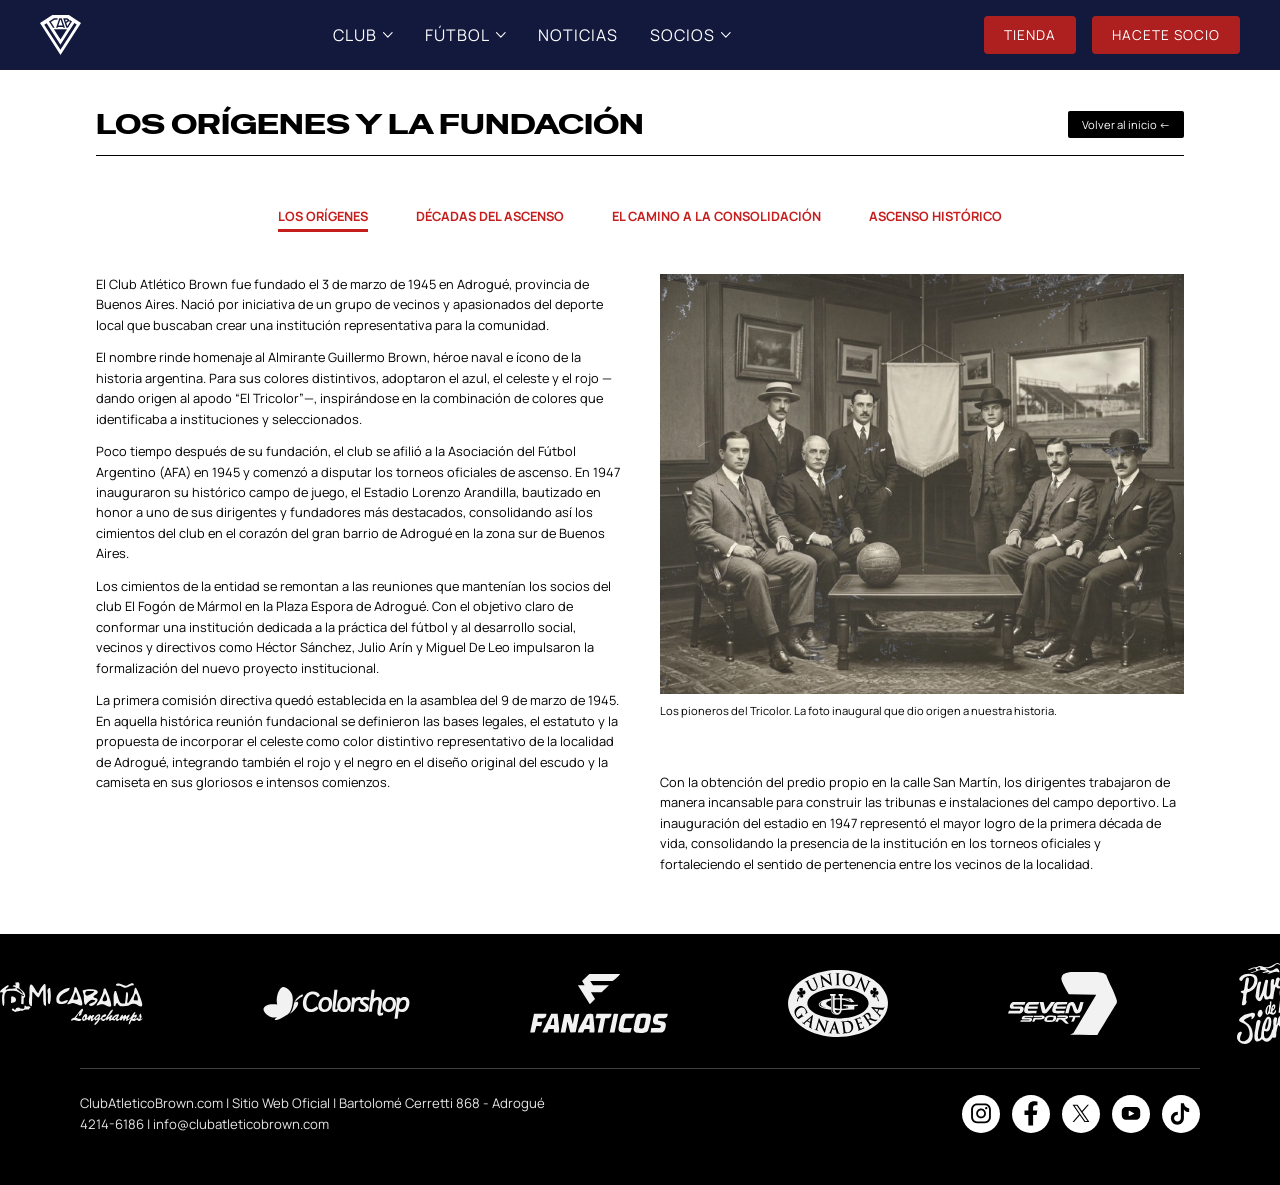
==== commit 92757b12: "correcciones de detalles" ====
--- a/club-historia.html
+++ b/club-historia.html
@@ -4,7 +4,7 @@
 <head>
   <meta charset="utf-8" />
   <meta name="viewport" content="width=device-width, initial-scale=1.0">
-  <title>Club Atlético Brown</title>
+  <title>Historia - Club Atlético Brown</title>
   <link href="estilos.css" rel="stylesheet" type="text/css">
   <link rel="icon" href="imgs/favicon.ico" type="image/x-icon">
 </head>
@@ -79,7 +79,7 @@
   <main class="contenido-principal">
     <div class="encabezado">
       <h1 class="titulo-pagina">LOS ORÍGENES Y LA FUNDACIÓN</h1>
-      <a href="index.html" class="boton-volver">Volver al inicio</a>
+      <a href="index.html" class="boton-volver">Volver al inicio ←</a>
     </div>
     <hr class="separador">
     </hr>
@@ -167,7 +167,7 @@
 
         <div class="redes-sociales">
 
-          <a href="https://instagram.com" target="_blank" rel="noopener" class="enlace-logo-instagram"
+          <a href="https://www.instagram.com/cabrown_adrogue/" target="_blank" rel="noopener" class="enlace-logo-instagram"
             aria-label="Instagram">
             <img src="imgs/footer/icon-rrss/icon-nav-instagram-off.svg" alt="" class="icono-default" width="38px"
               height="38px">
@@ -175,7 +175,7 @@
               height="38px">
           </a>
 
-          <a href="https://facebook.com" target="_blank" rel="noopener" class="enlace-logo-facebook"
+          <a href="https://www.facebook.com/cabrowndeadrogue?locale=es_LA" target="_blank" rel="noopener" class="enlace-logo-facebook"
             aria-label="Facebook">
             <img src="imgs/footer/icon-rrss/icon-nav-facebook-off.svg" alt="" class="icono-default" width="38px"
               height="38px">
@@ -183,19 +183,19 @@
               height="38px">
           </a>
 
-          <a href="https://x.com" target="_blank" rel="noopener" class="enlace-logo-x" aria-label="X">
+          <a href="https://x.com/CABrown_Oficial" target="_blank" rel="noopener" class="enlace-logo-x" aria-label="X">
             <img src="imgs/footer/icon-rrss/icon-nav-x-off.svg" alt="" class="icono-default" width="38px" height="38px">
             <img src="imgs/footer/icon-rrss/icon-nav-x-on.svg" alt="" class="icono-hover" width="38px" height="38px">
           </a>
 
-          <a href="https://youtube.com" target="_blank" rel="noopener" class="enlace-logo-youtube" aria-label="YouTube">
+          <a href="https://www.youtube.com/@TricoVoley2026" target="_blank" rel="noopener" class="enlace-logo-youtube" aria-label="YouTube">
             <img src="imgs/footer/icon-rrss/icon-nav-youtube-off.svg" alt="" class="icono-default" width="38px"
               height="38px">
             <img src="imgs/footer/icon-rrss/icon-nav-youtube-on.svg" alt="" class="icono-hover" width="38px"
               height="38px">
           </a>
 
-          <a href="https://tiktok.com" target="_blank" rel="noopener" class="enlace-logo-tiktok" aria-label="TikTok">
+          <a href="https://www.tiktok.com/@browndeadrogue" target="_blank" rel="noopener" class="enlace-logo-tiktok" aria-label="TikTok">
             <img src="imgs/footer/icon-rrss/icon-nav-tiktok-off.svg" alt="" class="icono-default" width="38px"
               height="38px">
             <img src="imgs/footer/icon-rrss/icon-nav-tiktok-on.svg" alt="" class="icono-hover" width="38px"
